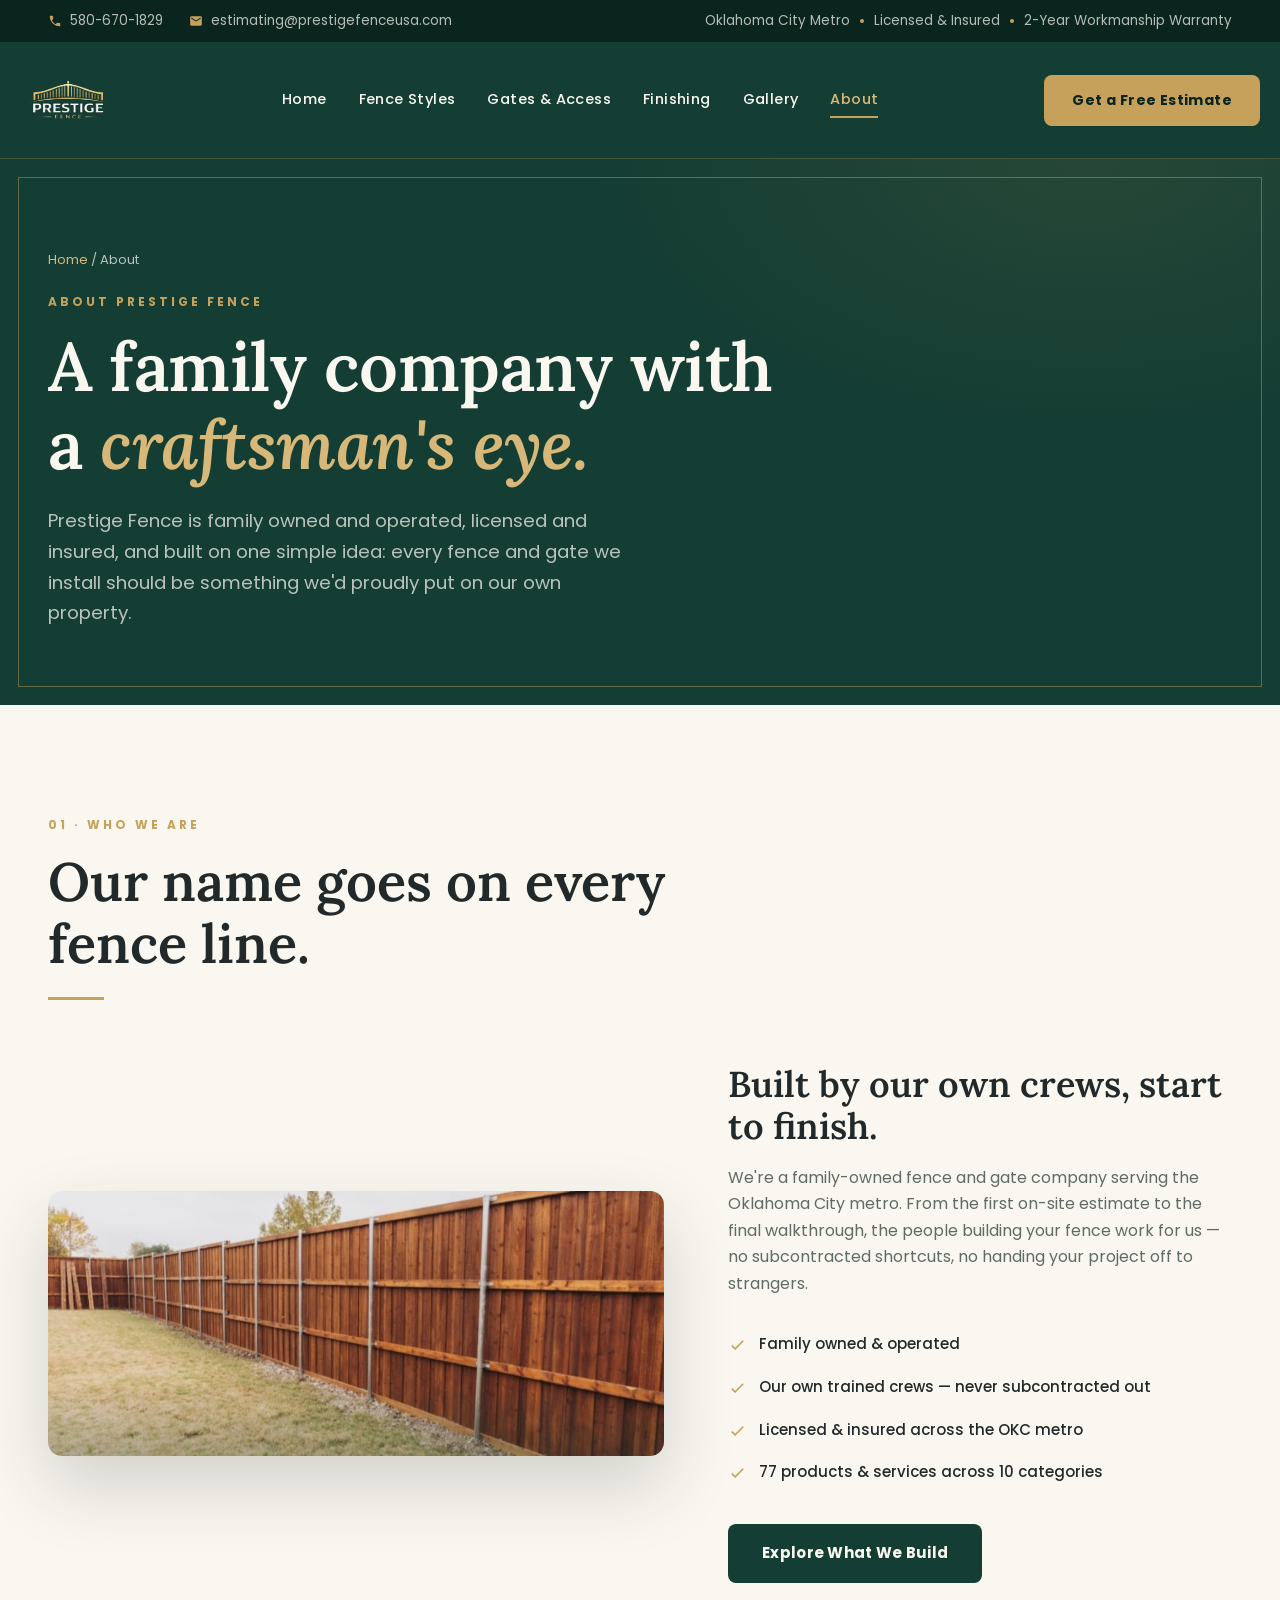
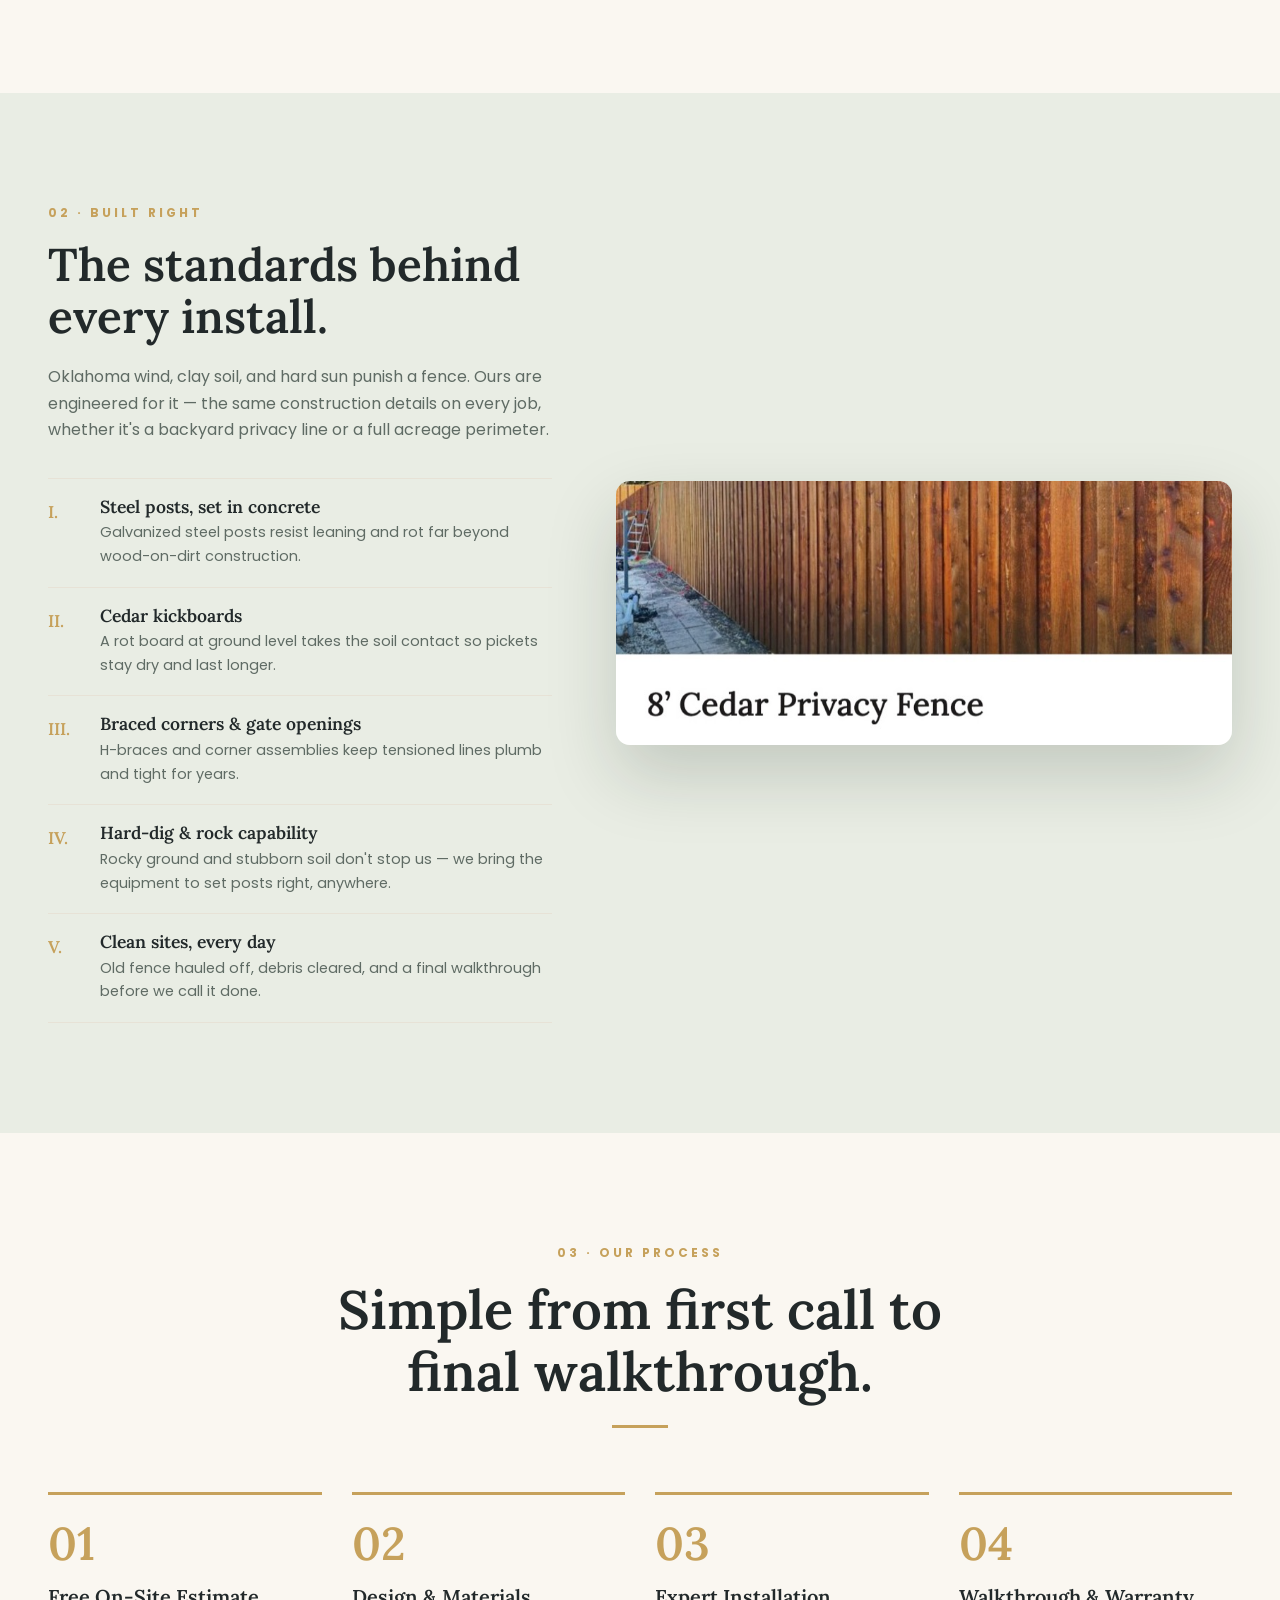
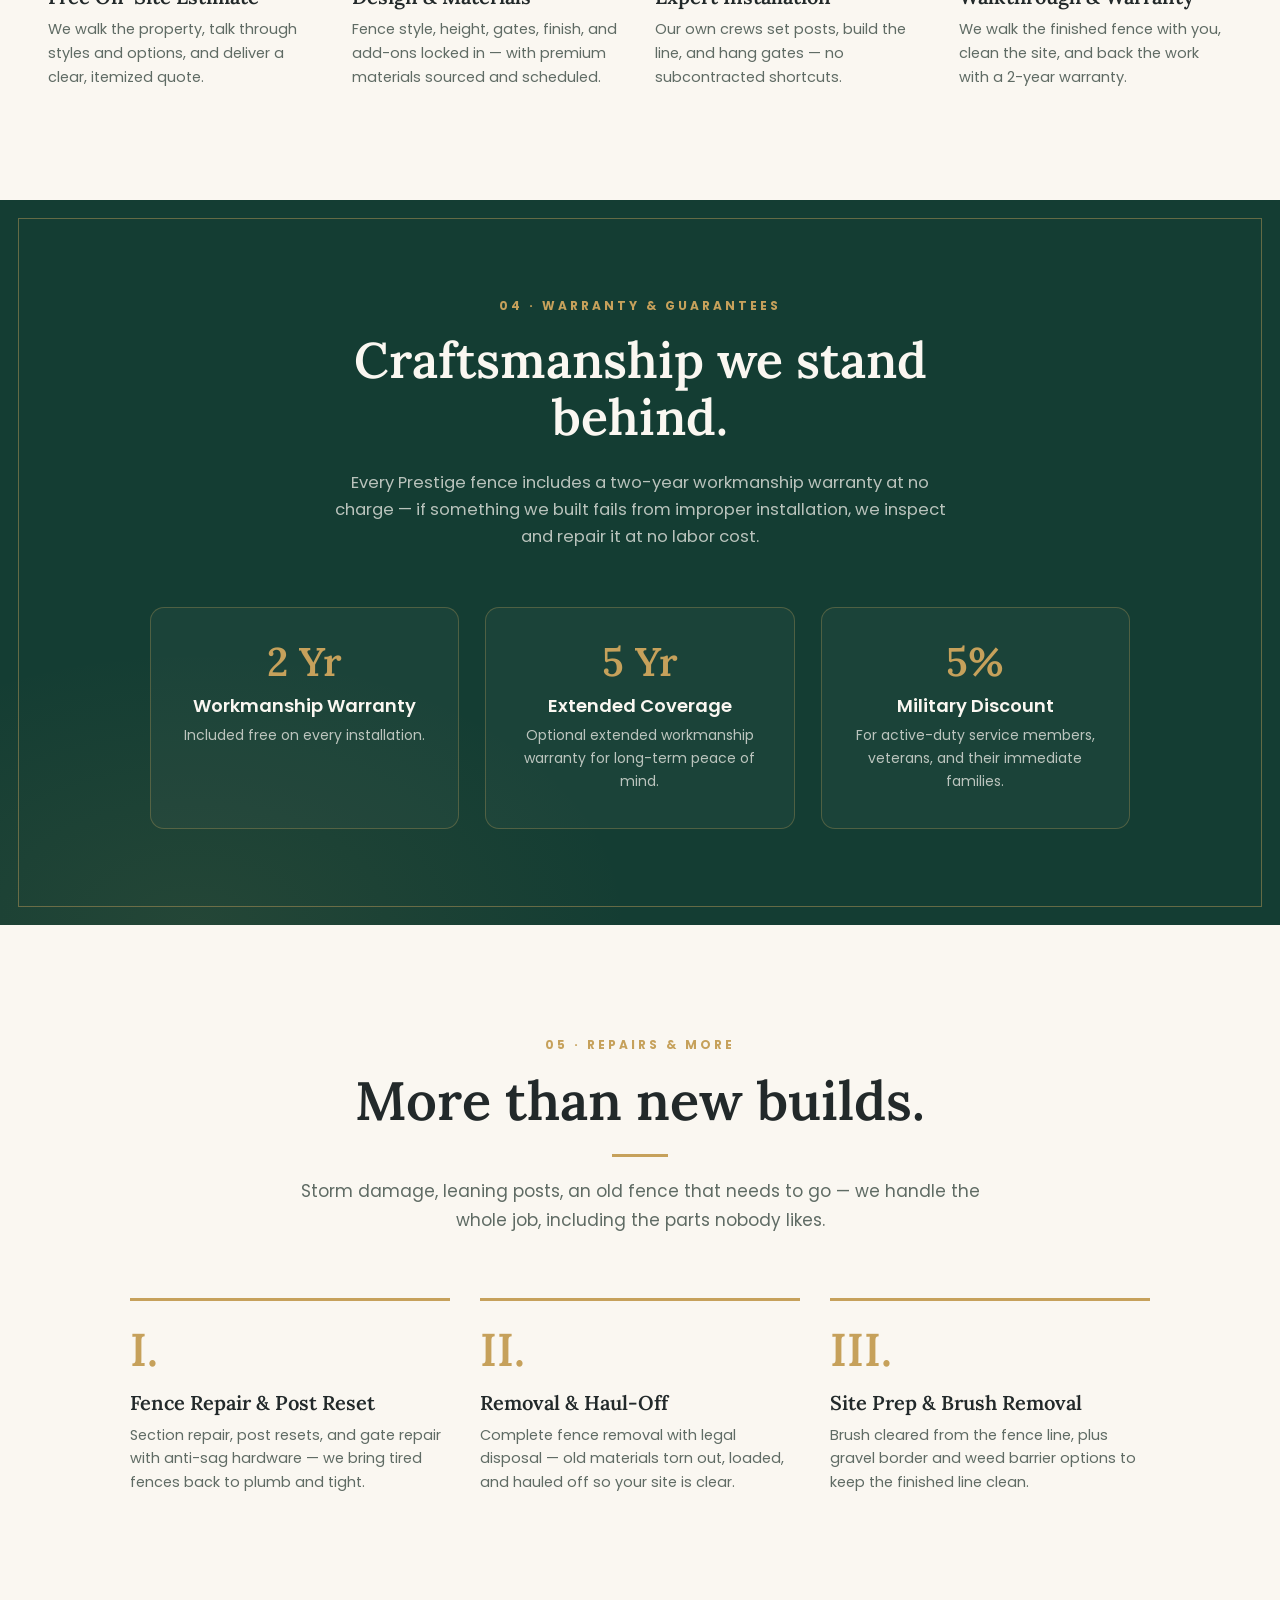
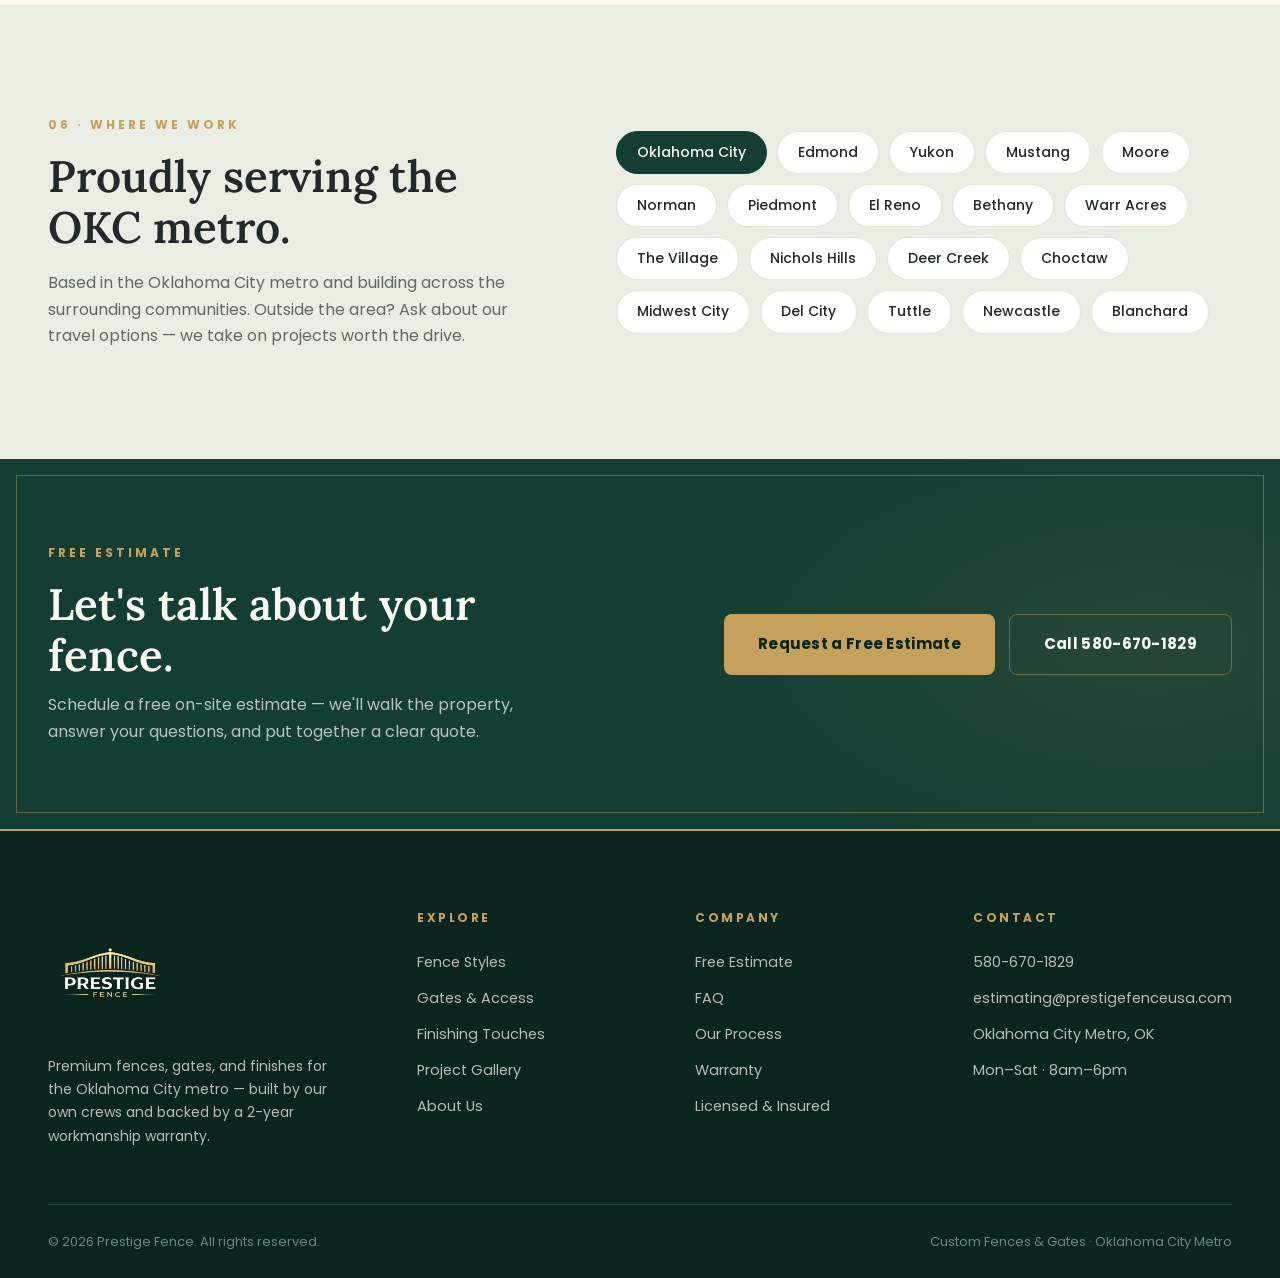
==== about.html @ 3665da00 "Expand to multi-page site with improved hero, design system, and mobile polish - Extract shared desi" ====
<!DOCTYPE html>
<html lang="en">
<head>
<meta charset="UTF-8" />
<meta name="viewport" content="width=device-width, initial-scale=1.0" />
<title>About Us | Prestige Fence — Family-Owned Fence Company in the OKC Metro</title>
<meta name="description" content="Prestige Fence is a family-owned, licensed &amp; insured fence and gate company serving the Oklahoma City metro. Our own crews build every job — 77 products &amp; services across 10 categories, backed by a 2-year workmanship warranty." />
<link rel="icon" type="image/svg+xml" href="images/prestige-fence-logo.svg" />
<link rel="apple-touch-icon" href="images/prestige-fence-logo.svg" />
<link rel="preconnect" href="https://fonts.googleapis.com" />
<link rel="preconnect" href="https://fonts.gstatic.com" crossorigin />
<link href="https://fonts.googleapis.com/css2?family=Lora:ital,wght@0,500;0,600;0,700;1,500;1,600&family=Poppins:wght@400;500;600;700;800&display=swap" rel="stylesheet" />
<link rel="stylesheet" href="css/site.css" />
<style>
  /* Page-specific: 3-up repairs grid that keeps the shared responsive breakpoints */
  .proc-grid.three { grid-template-columns: repeat(3, 1fr); max-width: 1020px; margin: 0 auto; }
  @media (max-width: 1000px) { .proc-grid.three { grid-template-columns: 1fr 1fr; } }
  @media (max-width: 560px) { .proc-grid.three { grid-template-columns: 1fr; } }
</style>
</head>
<body>

<!-- ============ TOP BAR ============ -->
<div class="topbar">
  <div class="wrap">
    <div class="tb-left">
      <a href="tel:+15806701829"><svg viewBox="0 0 24 24"><path d="M6.6 10.8c1.4 2.8 3.8 5.2 6.6 6.6l2.2-2.2c.3-.3.7-.4 1-.2 1.1.4 2.3.6 3.6.6.6 0 1 .4 1 1V20c0 .6-.4 1-1 1C10.6 21 3 13.4 3 4c0-.6.4-1 1-1h3.5c.6 0 1 .4 1 1 0 1.2.2 2.4.6 3.6.1.3 0 .7-.2 1l-2.3 2.2z"/></svg>580-670-1829</a>
      <a href="mailto:estimating@prestigefenceusa.com"><svg viewBox="0 0 24 24"><path d="M20 4H4a2 2 0 00-2 2v12a2 2 0 002 2h16a2 2 0 002-2V6a2 2 0 00-2-2zm0 4l-8 5-8-5V6l8 5 8-5z"/></svg>estimating@prestigefenceusa.com</a>
    </div>
    <div class="tb-right">
      <span>Oklahoma City Metro</span><span class="dot"></span>
      <span>Licensed &amp; Insured</span><span class="dot"></span>
      <span>2-Year Workmanship Warranty</span>
    </div>
  </div>
</div>

<!-- ============ HEADER ============ -->
<header class="site" id="hdr">
  <div class="wrap nav">
    <a href="index.html" class="brand" aria-label="Prestige Fence home">
      <img src="images/prestige-fence-logo.svg" alt="Prestige Fence" />
    </a>
    <nav class="mainnav">
      <a href="index.html">Home</a>
      <a href="fence-styles.html">Fence Styles</a>
      <a href="gates-access.html">Gates &amp; Access</a>
      <a href="finishing.html">Finishing</a>
      <a href="gallery.html">Gallery</a>
      <a href="about.html" class="active">About</a>
    </nav>
    <a href="contact.html" class="nav-cta">Get a Free Estimate</a>
    <button class="burger" id="menu-open" aria-label="Open menu"><span></span><span></span><span></span></button>
  </div>
</header>

<div class="mmenu" id="mobile-menu">
  <button class="close" id="menu-close" aria-label="Close menu">&times;</button>
  <a href="index.html">Home</a>
  <a href="fence-styles.html">Fence Styles</a>
  <a href="gates-access.html">Gates &amp; Access</a>
  <a href="finishing.html">Finishing</a>
  <a href="gallery.html">Gallery</a>
  <a href="about.html" class="active">About</a>
  <a href="contact.html" class="mm-cta">Get a Free Estimate</a>
  <a href="tel:+15806701829" class="mm-tel">580-670-1829</a>
</div>

<!-- ============ PAGE HERO ============ -->
<section class="page-hero">
  <div class="ph-frame"></div>
  <div class="wrap">
    <span class="crumb"><a href="index.html">Home</a> / About</span>
    <span class="eyebrow">About Prestige Fence</span>
    <h1>A family company with a <em>craftsman's eye.</em></h1>
    <p>Prestige Fence is family owned and operated, licensed and insured, and built on one simple idea: every fence and gate we install should be something we'd proudly put on our own property.</p>
  </div>
</section>

<!-- ============ WHO WE ARE ============ -->
<section class="sec">
  <div class="wrap">
    <div class="sec-head rv">
      <span class="eyebrow">01 &middot; Who We Are</span>
      <h2>Our name goes on every fence line.</h2>
      <hr class="rule" />
    </div>
    <div class="feature rv">
      <div class="f-photo"><img src="images/catalog/hero-fenceline.jpg" alt="Long stained cedar privacy fence line built by Prestige Fence" /></div>
      <div class="f-copy">
        <h3>Built by our own crews, start to finish.</h3>
        <p>We're a family-owned fence and gate company serving the Oklahoma City metro. From the first on-site estimate to the final walkthrough, the people building your fence work for us — no subcontracted shortcuts, no handing your project off to strangers.</p>
        <ul class="f-list">
          <li><svg viewBox="0 0 24 24"><path d="M9 16.2l-3.5-3.5L4 14.2 9 19l11-11-1.5-1.5z"/></svg>Family owned &amp; operated</li>
          <li><svg viewBox="0 0 24 24"><path d="M9 16.2l-3.5-3.5L4 14.2 9 19l11-11-1.5-1.5z"/></svg>Our own trained crews — never subcontracted out</li>
          <li><svg viewBox="0 0 24 24"><path d="M9 16.2l-3.5-3.5L4 14.2 9 19l11-11-1.5-1.5z"/></svg>Licensed &amp; insured across the OKC metro</li>
          <li><svg viewBox="0 0 24 24"><path d="M9 16.2l-3.5-3.5L4 14.2 9 19l11-11-1.5-1.5z"/></svg>77 products &amp; services across 10 categories</li>
        </ul>
        <div style="margin-top: 30px;">
          <a href="fence-styles.html" class="btn btn-pine">Explore What We Build</a>
        </div>
      </div>
    </div>
  </div>
</section>

<!-- ============ BUILT RIGHT ============ -->
<section class="sec sec-sage">
  <div class="wrap feature flip">
    <div class="f-photo rv"><img src="images/catalog/cedar-8ft.jpg" alt="8 foot cedar privacy fence along a walkway" loading="lazy" /></div>
    <div class="rv">
      <span class="eyebrow">02 &middot; Built Right</span>
      <h2 style="font-size: clamp(30px, 4vw, 46px);">The standards behind every install.</h2>
      <p style="color: var(--muted); margin-top: 20px;">Oklahoma wind, clay soil, and hard sun punish a fence. Ours are engineered for it — the same construction details on every job, whether it's a backyard privacy line or a full acreage perimeter.</p>
      <ul class="craft-list">
        <li><span class="num">I.</span><div><h3>Steel posts, set in concrete</h3><p>Galvanized steel posts resist leaning and rot far beyond wood-on-dirt construction.</p></div></li>
        <li><span class="num">II.</span><div><h3>Cedar kickboards</h3><p>A rot board at ground level takes the soil contact so pickets stay dry and last longer.</p></div></li>
        <li><span class="num">III.</span><div><h3>Braced corners &amp; gate openings</h3><p>H-braces and corner assemblies keep tensioned lines plumb and tight for years.</p></div></li>
        <li><span class="num">IV.</span><div><h3>Hard-dig &amp; rock capability</h3><p>Rocky ground and stubborn soil don't stop us — we bring the equipment to set posts right, anywhere.</p></div></li>
        <li><span class="num">V.</span><div><h3>Clean sites, every day</h3><p>Old fence hauled off, debris cleared, and a final walkthrough before we call it done.</p></div></li>
      </ul>
    </div>
  </div>
</section>

<!-- ============ PROCESS ============ -->
<section class="sec" id="process">
  <div class="wrap">
    <div class="sec-head center rv">
      <span class="eyebrow">03 &middot; Our Process</span>
      <h2>Simple from first call to final walkthrough.</h2>
      <hr class="rule center" />
    </div>
    <div class="proc-grid">
      <div class="pcard rv">
        <div class="pn">01</div>
        <h3>Free On-Site Estimate</h3>
        <p>We walk the property, talk through styles and options, and deliver a clear, itemized quote.</p>
      </div>
      <div class="pcard rv">
        <div class="pn">02</div>
        <h3>Design &amp; Materials</h3>
        <p>Fence style, height, gates, finish, and add-ons locked in — with premium materials sourced and scheduled.</p>
      </div>
      <div class="pcard rv">
        <div class="pn">03</div>
        <h3>Expert Installation</h3>
        <p>Our own crews set posts, build the line, and hang gates — no subcontracted shortcuts.</p>
      </div>
      <div class="pcard rv">
        <div class="pn">04</div>
        <h3>Walkthrough &amp; Warranty</h3>
        <p>We walk the finished fence with you, clean the site, and back the work with a 2-year warranty.</p>
      </div>
    </div>
  </div>
</section>

<!-- ============ WARRANTY ============ -->
<section class="warranty" id="warranty">
  <div class="wr-frame"></div>
  <div class="wrap rv">
    <span class="eyebrow">04 &middot; Warranty &amp; Guarantees</span>
    <h2>Craftsmanship we stand behind.</h2>
    <p class="sub">Every Prestige fence includes a two-year workmanship warranty at no charge — if something we built fails from improper installation, we inspect and repair it at no labor cost.</p>
    <div class="wr-grid">
      <div class="wr-item">
        <div class="big">2 Yr</div>
        <h3>Workmanship Warranty</h3>
        <p>Included free on every installation.</p>
      </div>
      <div class="wr-item">
        <div class="big">5 Yr</div>
        <h3>Extended Coverage</h3>
        <p>Optional extended workmanship warranty for long-term peace of mind.</p>
      </div>
      <div class="wr-item">
        <div class="big">5%</div>
        <h3>Military Discount</h3>
        <p>For active-duty service members, veterans, and their immediate families.</p>
      </div>
    </div>
  </div>
</section>

<!-- ============ REPAIRS & MORE ============ -->
<section class="sec">
  <div class="wrap">
    <div class="sec-head center rv">
      <span class="eyebrow">05 &middot; Repairs &amp; More</span>
      <h2>More than new builds.</h2>
      <hr class="rule center" />
      <p>Storm damage, leaning posts, an old fence that needs to go — we handle the whole job, including the parts nobody likes.</p>
    </div>
    <div class="proc-grid three">
      <div class="pcard rv">
        <div class="pn">I.</div>
        <h3>Fence Repair &amp; Post Reset</h3>
        <p>Section repair, post resets, and gate repair with anti-sag hardware — we bring tired fences back to plumb and tight.</p>
      </div>
      <div class="pcard rv">
        <div class="pn">II.</div>
        <h3>Removal &amp; Haul-Off</h3>
        <p>Complete fence removal with legal disposal — old materials torn out, loaded, and hauled off so your site is clear.</p>
      </div>
      <div class="pcard rv">
        <div class="pn">III.</div>
        <h3>Site Prep &amp; Brush Removal</h3>
        <p>Brush cleared from the fence line, plus gravel border and weed barrier options to keep the finished line clean.</p>
      </div>
    </div>
  </div>
</section>

<!-- ============ WHERE WE WORK ============ -->
<section class="sec sec-sage">
  <div class="wrap area-grid">
    <div class="rv">
      <span class="eyebrow">06 &middot; Where We Work</span>
      <h2>Proudly serving the OKC metro.</h2>
      <p>Based in the Oklahoma City metro and building across the surrounding communities. Outside the area? Ask about our travel options — we take on projects worth the drive.</p>
    </div>
    <div class="area-cities rv">
      <span class="hq">Oklahoma City</span>
      <span>Edmond</span><span>Yukon</span><span>Mustang</span><span>Moore</span>
      <span>Norman</span><span>Piedmont</span><span>El Reno</span><span>Bethany</span>
      <span>Warr Acres</span><span>The Village</span><span>Nichols Hills</span><span>Deer Creek</span>
      <span>Choctaw</span><span>Midwest City</span><span>Del City</span><span>Tuttle</span>
      <span>Newcastle</span><span>Blanchard</span>
    </div>
  </div>
</section>

<!-- ============ CTA BAND ============ -->
<section class="cta-band">
  <div class="cb-frame"></div>
  <div class="wrap">
    <div class="rv">
      <span class="eyebrow">Free Estimate</span>
      <h2>Let's talk about your fence.</h2>
      <p>Schedule a free on-site estimate — we'll walk the property, answer your questions, and put together a clear quote.</p>
    </div>
    <div class="cb-actions rv">
      <a href="contact.html" class="btn btn-gold">Request a Free Estimate</a>
      <a href="tel:+15806701829" class="btn btn-ghost">Call 580-670-1829</a>
    </div>
  </div>
</section>

<!-- ============ FOOTER ============ -->
<footer class="site-footer">
  <div class="wrap">
    <div class="fgrid">
      <div class="fbrand">
        <img src="images/prestige-fence-logo.svg" alt="Prestige Fence" />
        <p>Premium fences, gates, and finishes for the Oklahoma City metro — built by our own crews and backed by a 2-year workmanship warranty.</p>
      </div>
      <div class="fcol">
        <h3>Explore</h3>
        <a href="fence-styles.html">Fence Styles</a>
        <a href="gates-access.html">Gates &amp; Access</a>
        <a href="finishing.html">Finishing Touches</a>
        <a href="gallery.html">Project Gallery</a>
        <a href="about.html">About Us</a>
      </div>
      <div class="fcol">
        <h3>Company</h3>
        <a href="contact.html">Free Estimate</a>
        <a href="contact.html#faq">FAQ</a>
        <a href="about.html#process">Our Process</a>
        <a href="about.html#warranty">Warranty</a>
        <span>Licensed &amp; Insured</span>
      </div>
      <div class="fcol">
        <h3>Contact</h3>
        <a href="tel:+15806701829">580-670-1829</a>
        <a href="mailto:estimating@prestigefenceusa.com">estimating@prestigefenceusa.com</a>
        <span>Oklahoma City Metro, OK</span>
        <span>Mon–Sat &middot; 8am–6pm</span>
      </div>
    </div>
    <div class="fbottom">
      <span>&copy; <span id="year"></span> Prestige Fence. All rights reserved.</span>
      <span>Custom Fences &amp; Gates &middot; Oklahoma City Metro</span>
    </div>
  </div>
</footer>

<script src="js/site.js"></script>
</body>
</html>
---- css/site.css ----
/* ============================================================
   Prestige Fence — shared design system
   Deep pine green + antique gold, Lora serif + Poppins sans
   ============================================================ */
:root {
  --pine: #143D33;
  --pine-2: #0F312A;
  --pine-3: #0A241E;
  --gold: #C6A15B;
  --gold-2: #D8B878;
  --gold-soft: rgba(198,161,91,0.12);
  --gold-line: rgba(198,161,91,0.45);
  --cream: #FAF7F1;
  --card: #FFFFFF;
  --sage: #E9EDE4;
  --ink: #22292A;
  --muted: #5F6B64;
  --cream-muted: rgba(250,247,241,0.72);
  --price: #17694A;
  --line: #E7E2D6;
  --serif: "Lora", Georgia, serif;
  --sans: "Poppins", -apple-system, sans-serif;
  --maxw: 1240px;
}
* { margin: 0; padding: 0; box-sizing: border-box; }
html { scroll-behavior: smooth; }
body {
  font-family: var(--sans);
  background: var(--cream);
  color: var(--ink);
  font-size: 16px;
  line-height: 1.65;
  -webkit-font-smoothing: antialiased;
}
::selection { background: var(--gold); color: var(--pine-3); }
img { max-width: 100%; display: block; }
.wrap { max-width: var(--maxw); margin: 0 auto; padding: 0 28px; }
h1, h2, h3, h4 { font-family: var(--serif); font-weight: 600; line-height: 1.15; }
a:focus-visible, button:focus-visible {
  outline: 2px solid var(--gold); outline-offset: 3px; border-radius: 4px;
}

/* ============ Reveal animation ============ */
.rv { opacity: 0; transform: translateY(26px); transition: opacity 0.7s ease, transform 0.7s ease; }
.rv.in { opacity: 1; transform: none; }
body:not(.js) .rv { opacity: 1; transform: none; }
@media (prefers-reduced-motion: reduce) { .rv { opacity: 1; transform: none; transition: none; } }

/* ============ Shared section pieces ============ */
.eyebrow {
  font-family: var(--sans); color: var(--gold); font-weight: 700;
  font-size: 12px; letter-spacing: 3px; text-transform: uppercase;
  display: block; margin-bottom: 16px;
}
.rule { width: 56px; height: 3px; background: var(--gold); border: none; margin: 26px 0 0; }
.rule.center { margin-left: auto; margin-right: auto; }
.sec { padding: clamp(64px, 9vw, 110px) 0; }
.sec-head { max-width: 720px; margin-bottom: clamp(40px, 6vw, 64px); }
.sec-head.center { margin-left: auto; margin-right: auto; text-align: center; }
.sec-head h2 { font-size: clamp(32px, 4.6vw, 54px); }
.sec-head p { color: var(--muted); margin-top: 20px; font-size: 17px; }
.sec-head .rule { margin-top: 22px; }
.sec-head.center .rule { margin-left: auto; margin-right: auto; }
.sec-sage { background: var(--sage); }

/* ============ Top bar ============ */
.topbar { background: var(--pine-3); padding: 10px 0; font-size: 13.5px; }
.topbar .wrap { display: flex; justify-content: space-between; align-items: center; gap: 18px; }
.topbar a {
  color: var(--cream-muted); text-decoration: none;
  display: inline-flex; align-items: center; gap: 8px; white-space: nowrap;
}
.topbar a:hover { color: var(--gold-2); }
.topbar svg { width: 14px; height: 14px; fill: var(--gold); flex-shrink: 0; }
.tb-left { display: flex; gap: 26px; align-items: center; min-width: 0; }
.tb-right { color: var(--cream-muted); display: flex; gap: 10px; align-items: center; white-space: nowrap; }
.tb-right .dot { width: 4px; height: 4px; border-radius: 50%; background: var(--gold); }
@media (max-width: 1080px) { .tb-right { display: none; } .tb-left { justify-content: space-between; width: 100%; } }
@media (max-width: 480px) {
  .topbar { font-size: 12.5px; }
  .tb-left { flex-wrap: wrap; gap: 4px 16px; justify-content: center; }
}

/* ============ Header ============ */
header.site {
  position: sticky; top: 0; z-index: 300;
  background: var(--pine);
  border-bottom: 1px solid rgba(198,161,91,0.25);
  transition: box-shadow 0.25s;
}
header.site.scrolled { box-shadow: 0 12px 40px rgba(10,36,30,0.35); }
.nav { display: flex; align-items: center; justify-content: space-between; min-height: 100px; gap: 28px; padding: 10px 0; }
.brand { display: flex; align-items: center; text-decoration: none; flex-shrink: 0; }
.brand img { height: 96px; width: auto; }
.mainnav { display: flex; align-items: center; gap: 32px; }
.mainnav a {
  color: var(--cream); text-decoration: none; font-weight: 500; font-size: 14.5px;
  letter-spacing: 0.4px; transition: color 0.15s; white-space: nowrap;
  padding: 6px 0; position: relative;
}
.mainnav a::after {
  content: ""; position: absolute; left: 0; right: 100%; bottom: 0;
  height: 2px; background: var(--gold); transition: right 0.25s ease;
}
.mainnav a:hover { color: var(--gold-2); }
.mainnav a:hover::after, .mainnav a.active::after { right: 0; }
.mainnav a.active { color: var(--gold-2); }
.nav-cta {
  background: var(--gold); color: var(--pine-3); text-decoration: none;
  padding: 14px 28px; border-radius: 8px; font-weight: 700; font-size: 14px;
  letter-spacing: 0.4px; white-space: nowrap;
  transition: background 0.15s, transform 0.12s, box-shadow 0.2s;
}
.nav-cta:hover { background: var(--gold-2); transform: translateY(-1px); box-shadow: 0 12px 30px rgba(198,161,91,0.35); }
.burger { display: none; background: none; border: none; cursor: pointer; padding: 10px; }
.burger span { display: block; width: 26px; height: 3px; background: var(--gold); margin: 5px 0; border-radius: 2px; }
@media (max-width: 1120px) {
  .mainnav, .nav-cta { display: none; }
  .burger { display: block; }
  .brand img { height: 78px; }
  .nav { min-height: 84px; }
}

/* Mobile menu */
.mmenu {
  position: fixed; inset: 0; z-index: 400; background: var(--pine-3);
  display: flex; flex-direction: column; align-items: center; justify-content: center; gap: 4px;
  opacity: 0; pointer-events: none; transition: opacity 0.25s;
  overflow-y: auto; padding: 60px 20px;
}
.mmenu.open { opacity: 1; pointer-events: auto; }
.mmenu a {
  color: var(--cream); text-decoration: none; font-family: var(--serif);
  font-size: clamp(24px, 6vw, 30px); padding: 10px; transition: color 0.15s;
}
.mmenu a:hover, .mmenu a.active { color: var(--gold-2); }
.mmenu .mm-cta {
  font-family: var(--sans); font-size: 16px; font-weight: 700; color: var(--pine-3);
  background: var(--gold); border-radius: 8px; padding: 16px 38px; margin-top: 22px;
}
.mmenu .mm-tel {
  font-family: var(--sans); font-size: 15px; color: var(--cream-muted); margin-top: 18px;
}
.mmenu .close {
  position: absolute; top: 22px; right: 22px; background: none; border: none;
  color: var(--gold); font-size: 40px; cursor: pointer; line-height: 1; padding: 6px 12px;
}

/* ============ Buttons ============ */
.btn {
  display: inline-flex; align-items: center; justify-content: center; gap: 10px; text-decoration: none;
  font-family: var(--sans); font-weight: 700; font-size: 15px; letter-spacing: 0.3px;
  padding: 17px 34px; border-radius: 8px; cursor: pointer; border: none;
  transition: transform 0.12s, box-shadow 0.2s, background 0.15s, border-color 0.15s, color 0.15s;
}
.btn-gold { background: var(--gold); color: var(--pine-3); }
.btn-gold:hover { background: var(--gold-2); transform: translateY(-2px); box-shadow: 0 16px 40px rgba(198,161,91,0.35); }
.btn-ghost { background: transparent; color: var(--cream); border: 1px solid var(--gold-line); }
.btn-ghost:hover { border-color: var(--gold); color: var(--gold-2); }
.btn-pine { background: var(--pine); color: var(--cream); }
.btn-pine:hover { background: var(--pine-2); transform: translateY(-1px); box-shadow: 0 14px 34px rgba(15,49,42,0.35); }

/* ============ Home hero ============ */
.hero { background: var(--pine); position: relative; overflow: hidden; }
.hero::before {
  content: ""; position: absolute; inset: 0;
  background:
    radial-gradient(1000px 620px at 85% 0%, rgba(198,161,91,0.10), transparent 55%),
    radial-gradient(800px 520px at 0% 100%, rgba(10,36,30,0.65), transparent 60%);
}
.hero-frame { position: absolute; inset: 22px; border: 1px solid var(--gold-line); pointer-events: none; }
.hero .wrap { position: relative; z-index: 1; padding-top: clamp(64px, 8vw, 110px); padding-bottom: clamp(56px, 7vw, 90px); }
.hero-grid { display: grid; grid-template-columns: 1.05fr 0.95fr; gap: clamp(40px, 5vw, 80px); align-items: center; }
.hero-copy { min-width: 0; }
.hero h1 {
  color: var(--cream); font-size: clamp(42px, 5.8vw, 78px); font-weight: 600;
  letter-spacing: -0.5px; max-width: 14ch;
}
.hero h1 em { font-style: italic; color: var(--gold-2); }
.hero-sub {
  color: var(--cream-muted); font-size: clamp(16px, 1.9vw, 19px);
  max-width: 540px; margin-top: 28px;
}
.hero-ctas { display: flex; gap: 16px; margin-top: 40px; flex-wrap: wrap; }
.hero-photos { position: relative; padding-bottom: 56px; }
.hp-main {
  border-radius: 12px; overflow: hidden; position: relative;
  box-shadow: 0 30px 70px rgba(5,20,16,0.5);
  outline: 1px solid var(--gold-line); outline-offset: 10px;
}
.hp-main img { width: 100%; aspect-ratio: 2.1 / 1; object-fit: cover; }
.hp-overlap {
  position: absolute; left: -34px; bottom: 8px; width: 56%;
  border-radius: 10px; overflow: hidden;
  box-shadow: 0 24px 60px rgba(5,20,16,0.55);
  border: 1px solid var(--gold-line);
}
.hp-overlap img { width: 100%; aspect-ratio: 1.9 / 1; object-fit: cover; }
.hp-badge {
  position: absolute; right: 10px; bottom: 20px;
  background: var(--pine-3); border: 1px solid var(--gold-line); border-radius: 10px;
  padding: 14px 20px; display: flex; align-items: center; gap: 14px;
  box-shadow: 0 18px 44px rgba(5,20,16,0.5);
}
.hp-badge .b-num { font-family: var(--serif); color: var(--gold); font-size: 30px; font-weight: 600; line-height: 1; }
.hp-badge .b-label { color: var(--cream-muted); font-size: 11.5px; letter-spacing: 1.6px; text-transform: uppercase; font-weight: 600; max-width: 130px; line-height: 1.5; }
.hero-stats {
  display: flex; gap: clamp(28px, 5vw, 64px); margin-top: clamp(44px, 6vw, 72px);
  padding-top: clamp(28px, 4vw, 40px);
  border-top: 1px solid rgba(198,161,91,0.28); flex-wrap: wrap;
}
.hstat .n { font-family: var(--serif); color: var(--gold); font-size: clamp(30px, 4vw, 44px); font-weight: 600; line-height: 1; }
.hstat .l { color: var(--cream-muted); font-size: 12px; letter-spacing: 2.5px; text-transform: uppercase; font-weight: 600; margin-top: 10px; }
@media (max-width: 980px) {
  .hero-grid { grid-template-columns: 1fr; }
  .hero-photos { padding-bottom: 40px; max-width: 560px; }
  .hp-overlap { left: -12px; }
}
@media (max-width: 700px) {
  .hero-frame { inset: 10px; }
  .hp-main { outline-offset: 6px; }
  .hp-badge { right: 4px; bottom: 12px; padding: 11px 16px; }
  .hp-badge .b-num { font-size: 24px; }
  .hero-ctas .btn { width: 100%; }
}

/* ============ Page hero (subpages) ============ */
.page-hero { background: var(--pine); position: relative; overflow: hidden; }
.page-hero::before {
  content: ""; position: absolute; inset: 0;
  background: radial-gradient(900px 500px at 85% 0%, rgba(198,161,91,0.10), transparent 55%);
}
.ph-frame { position: absolute; inset: 18px; border: 1px solid var(--gold-line); pointer-events: none; }
.page-hero .wrap { position: relative; z-index: 1; padding-top: clamp(56px, 7vw, 96px); padding-bottom: clamp(48px, 6vw, 84px); }
.page-hero h1 { color: var(--cream); font-size: clamp(38px, 5.4vw, 68px); letter-spacing: -0.5px; max-width: 18ch; }
.page-hero h1 em { font-style: italic; color: var(--gold-2); }
.page-hero p { color: var(--cream-muted); font-size: clamp(16px, 1.9vw, 18.5px); max-width: 600px; margin-top: 22px; }
.page-hero .crumb {
  color: var(--cream-muted); font-size: 13px; margin-bottom: 22px; display: block;
}
.page-hero .crumb a { color: var(--gold-2); text-decoration: none; }
.page-hero .crumb a:hover { text-decoration: underline; }

/* ============ Photo band ============ */
.band { position: relative; height: min(520px, 58vw); overflow: hidden; }
.band img { width: 100%; height: 100%; object-fit: cover; }
.band::after {
  content: ""; position: absolute; inset: 0;
  background: linear-gradient(to top, rgba(10,36,30,0.55), transparent 55%);
}
.band-cap {
  position: absolute; z-index: 2; left: 50%; transform: translateX(-50%);
  bottom: 30px; width: calc(100% - 56px); max-width: var(--maxw);
}
.band-cap span {
  color: var(--cream); font-family: var(--serif); font-style: italic;
  font-size: clamp(15px, 2.2vw, 21px); border-left: 3px solid var(--gold); padding-left: 18px; display: inline-block;
}

/* ============ Cred strip ============ */
.creds { background: var(--cream); border-bottom: 1px solid var(--line); }
.creds .wrap {
  display: flex; justify-content: center; gap: clamp(18px, 4.5vw, 72px);
  padding-top: 30px; padding-bottom: 30px; flex-wrap: wrap;
}
.cred { display: flex; align-items: center; gap: 12px; font-weight: 600; font-size: 14px; color: var(--ink); }
.cred svg { width: 20px; height: 20px; fill: var(--gold); flex-shrink: 0; }

/* ============ Cards ============ */
.styles-grid { display: grid; grid-template-columns: repeat(3, 1fr); gap: 30px; }
.scard {
  background: var(--card); border: 1px solid var(--line); border-radius: 14px;
  overflow: hidden; box-shadow: 0 10px 30px rgba(20,40,30,0.06);
  transition: transform 0.2s, box-shadow 0.2s;
  display: flex; flex-direction: column;
}
.scard:hover { transform: translateY(-5px); box-shadow: 0 24px 50px rgba(20,40,30,0.12); }
.scard .ph { aspect-ratio: 2.3 / 1; overflow: hidden; }
.scard .ph img { width: 100%; height: 100%; object-fit: cover; transition: transform 0.4s; }
.scard:hover .ph img { transform: scale(1.04); }
.scard .body { padding: 26px 26px 30px; flex: 1; display: flex; flex-direction: column; }
.scard .tag {
  color: var(--gold); font-size: 11px; font-weight: 700; letter-spacing: 2.2px;
  text-transform: uppercase; margin-bottom: 10px;
}
.scard h3 { font-size: 21.5px; margin-bottom: 10px; }
.scard p { color: var(--muted); font-size: 14.5px; flex: 1; }
.scard .more {
  margin-top: 18px; color: var(--pine); font-weight: 700; font-size: 13.5px;
  text-decoration: none; letter-spacing: 0.4px; display: inline-flex; align-items: center; gap: 7px;
}
.scard .more:hover { color: var(--gold); }
@media (max-width: 1000px) { .styles-grid { grid-template-columns: 1fr 1fr; gap: 22px; } }
@media (max-width: 620px) { .styles-grid { grid-template-columns: 1fr; } }

/* ============ Dark section + cards ============ */
.sec-dark { background: var(--pine); position: relative; overflow: hidden; }
.sec-dark::before {
  content: ""; position: absolute; inset: 0;
  background: radial-gradient(900px 500px at 90% 10%, rgba(198,161,91,0.08), transparent 60%);
}
.sec-dark .wrap { position: relative; z-index: 1; }
.sec-dark .sec-head h2 { color: var(--cream); }
.sec-dark .sec-head p { color: var(--cream-muted); }
.fin-grid { display: grid; grid-template-columns: repeat(4, 1fr); gap: 26px; }
.fcard {
  background: rgba(255,255,255,0.03); border: 1px solid rgba(198,161,91,0.3);
  border-radius: 14px; overflow: hidden; transition: border-color 0.2s, transform 0.2s, background 0.2s;
  display: flex; flex-direction: column;
}
.fcard:hover { border-color: var(--gold); transform: translateY(-4px); background: rgba(255,255,255,0.05); }
.fcard .ph { aspect-ratio: 2.3 / 1; overflow: hidden; }
.fcard .ph img { width: 100%; height: 100%; object-fit: cover; }
.fcard .body { padding: 22px 24px 26px; flex: 1; }
.fcard h3 { color: var(--cream); font-size: 19px; margin-bottom: 8px; }
.fcard p { color: var(--cream-muted); font-size: 14px; }
@media (max-width: 1000px) { .fin-grid { grid-template-columns: 1fr 1fr; gap: 20px; } }
@media (max-width: 560px) { .fin-grid { grid-template-columns: 1fr; } }

/* ============ Feature split (photo + copy) ============ */
.feature {
  display: grid; grid-template-columns: 1.1fr 0.9fr; gap: clamp(36px, 5vw, 64px);
  align-items: center;
}
.feature.flip { grid-template-columns: 0.9fr 1.1fr; }
.feature.flip .f-photo { order: 2; }
.f-photo { border-radius: 14px; overflow: hidden; box-shadow: 0 30px 70px rgba(20,40,30,0.18); }
.f-photo img { width: 100%; height: 100%; object-fit: cover; }
.f-copy h3 { font-size: clamp(24px, 3vw, 36px); margin-bottom: 18px; }
.f-copy > p { color: var(--muted); margin-bottom: 16px; }
.f-list { list-style: none; margin-top: 26px; }
.f-list li { display: flex; gap: 12px; align-items: flex-start; padding: 9px 0; font-weight: 500; font-size: 15px; }
.f-list svg { width: 19px; height: 19px; fill: var(--gold); flex-shrink: 0; margin-top: 3px; }
@media (max-width: 900px) {
  .feature, .feature.flip { grid-template-columns: 1fr; }
  .feature.flip .f-photo { order: 0; }
}

/* ============ Numbered list (craftsmanship) ============ */
.craft-list { list-style: none; margin-top: 34px; display: grid; }
.craft-list li {
  display: flex; gap: 18px; align-items: flex-start;
  padding: 18px 0; border-top: 1px solid var(--line);
}
.craft-list li:last-child { border-bottom: 1px solid var(--line); }
.craft-list .num {
  font-family: var(--serif); color: var(--gold); font-weight: 600; font-size: 17px;
  min-width: 34px; padding-top: 1px;
}
.craft-list h3, .craft-list h4 { font-size: 17.5px; margin-bottom: 4px; }
.craft-list p { color: var(--muted); font-size: 14.5px; }
.sec-dark .craft-list li { border-color: rgba(198,161,91,0.22); }
.sec-dark .craft-list h3, .sec-dark .craft-list h4 { color: var(--cream); }
.sec-dark .craft-list p { color: var(--cream-muted); }

/* ============ Process ============ */
.proc-grid { display: grid; grid-template-columns: repeat(4, 1fr); gap: 30px; }
.pcard { border-top: 3px solid var(--gold); padding-top: 26px; }
.pcard .pn { font-family: var(--serif); font-size: 46px; color: var(--gold); font-weight: 600; line-height: 1; }
.pcard h3 { font-size: 20px; margin: 18px 0 10px; }
.pcard p { color: var(--muted); font-size: 14.5px; }
@media (max-width: 1000px) { .proc-grid { grid-template-columns: 1fr 1fr; gap: 36px 26px; } }
@media (max-width: 560px) { .proc-grid { grid-template-columns: 1fr; } }

/* ============ Warranty panel ============ */
.warranty { background: var(--pine); position: relative; padding: clamp(64px, 9vw, 96px) 0; overflow: hidden; }
.warranty::before {
  content: ""; position: absolute; inset: 0;
  background: radial-gradient(800px 500px at 15% 100%, rgba(198,161,91,0.09), transparent 55%);
}
.wr-frame { position: absolute; inset: 18px; border: 1px solid var(--gold-line); pointer-events: none; }
.warranty .wrap { position: relative; z-index: 1; text-align: center; }
.warranty h2 { color: var(--cream); font-size: clamp(30px, 4.4vw, 50px); max-width: 20ch; margin: 0 auto; }
.warranty .sub { color: var(--cream-muted); max-width: 620px; margin: 22px auto 0; font-size: 16.5px; }
.wr-grid {
  display: grid; grid-template-columns: repeat(3, 1fr); gap: 26px;
  max-width: 980px; margin: clamp(36px, 6vw, 56px) auto 0;
}
.wr-item {
  border: 1px solid rgba(198,161,91,0.3); border-radius: 14px; padding: 34px 28px;
  background: rgba(255,255,255,0.03);
}
.wr-item .big { font-family: var(--serif); color: var(--gold); font-size: 40px; font-weight: 600; line-height: 1; }
.wr-item h3 { color: var(--cream); font-size: 18px; margin-top: 14px; font-family: var(--sans); font-weight: 600; }
.wr-item p { color: var(--cream-muted); font-size: 14px; margin-top: 8px; }
@media (max-width: 860px) { .wr-grid { grid-template-columns: 1fr; max-width: 460px; } }

/* ============ Testimonials ============ */
.quotes-grid { display: grid; grid-template-columns: repeat(3, 1fr); gap: 30px; }
.qcard {
  background: var(--card); border: 1px solid var(--line); border-radius: 14px;
  padding: 38px 34px; box-shadow: 0 10px 30px rgba(20,40,30,0.06);
  display: flex; flex-direction: column;
}
.qcard .qm { font-family: var(--serif); color: var(--gold); font-size: 64px; line-height: 0.6; margin-bottom: 22px; }
.qcard blockquote { font-family: var(--serif); font-style: italic; font-size: 17.5px; line-height: 1.6; flex: 1; }
.qcard .who { margin-top: 26px; padding-top: 20px; border-top: 1px solid var(--line); }
.qcard .who .n { font-weight: 700; font-size: 14.5px; }
.qcard .who .w { color: var(--muted); font-size: 13px; margin-top: 2px; }
.qcard .stars { color: var(--gold); letter-spacing: 3px; font-size: 13px; margin-bottom: 14px; }
@media (max-width: 940px) { .quotes-grid { grid-template-columns: 1fr; max-width: 560px; margin: 0 auto; } }

/* ============ Service area ============ */
.area-grid { display: grid; grid-template-columns: 0.9fr 1.1fr; gap: clamp(34px, 5vw, 70px); align-items: center; }
.area-grid h2 { font-size: clamp(28px, 3.8vw, 44px); }
.area-grid > div > p { color: var(--muted); margin-top: 18px; }
.area-cities { display: flex; flex-wrap: wrap; gap: 10px; }
.area-cities span {
  background: var(--card); border: 1px solid var(--line); border-radius: 100px;
  padding: 9px 20px; font-size: 14px; font-weight: 500; color: var(--ink);
}
.area-cities span.hq { background: var(--pine); color: var(--cream); border-color: var(--pine); }
@media (max-width: 880px) { .area-grid { grid-template-columns: 1fr; } }

/* ============ Quote section + form ============ */
.quote { background: var(--pine); position: relative; overflow: hidden; padding: clamp(64px, 9vw, 110px) 0; }
.quote::before {
  content: ""; position: absolute; inset: 0;
  background: radial-gradient(900px 600px at 100% 0%, rgba(198,161,91,0.09), transparent 55%);
}
.quote .wrap { position: relative; z-index: 1; display: grid; grid-template-columns: 0.9fr 1.1fr; gap: clamp(40px, 5vw, 70px); align-items: start; }
.q-copy { padding-top: 20px; }
.q-copy h2 { color: var(--cream); font-size: clamp(30px, 4.2vw, 50px); }
.q-copy > p { color: var(--cream-muted); margin-top: 20px; font-size: 16.5px; max-width: 460px; }
.q-contacts { margin-top: 36px; display: grid; gap: 18px; }
.q-contacts a {
  color: var(--cream); text-decoration: none; display: flex; gap: 14px; align-items: center;
  font-weight: 600; font-size: 16px;
}
.q-contacts a:hover { color: var(--gold-2); }
.q-contacts svg { width: 20px; height: 20px; fill: var(--gold); flex-shrink: 0; }
.q-note { margin-top: 32px; color: var(--cream-muted); font-size: 13.5px; border-left: 2px solid var(--gold); padding-left: 16px; }
.qform {
  background: var(--card); border-radius: 16px; padding: clamp(28px, 4vw, 44px) clamp(22px, 3.5vw, 42px);
  box-shadow: 0 40px 90px rgba(5,20,16,0.4);
}
.qform h3 { font-size: 25px; }
.qform .fsub { color: var(--muted); font-size: 14.5px; margin: 8px 0 28px; }
.frow { display: grid; grid-template-columns: 1fr 1fr; gap: 16px; margin-bottom: 16px; }
.field { display: flex; flex-direction: column; gap: 7px; }
.field.full { grid-column: 1 / -1; }
.field label { font-size: 12px; font-weight: 700; letter-spacing: 1px; text-transform: uppercase; color: var(--muted); }
.field input, .field select, .field textarea {
  font-family: var(--sans); font-size: 16px; color: var(--ink);
  background: var(--cream); border: 1px solid var(--line); border-radius: 8px;
  padding: 13px 15px; outline: none; transition: border-color 0.15s, box-shadow 0.15s;
  width: 100%;
}
.field textarea { resize: vertical; min-height: 96px; }
.field input:focus, .field select:focus, .field textarea:focus {
  border-color: var(--gold); box-shadow: 0 0 0 3px rgba(198,161,91,0.18);
}
.field input::placeholder, .field textarea::placeholder { color: #A8ABA0; }
.q-error { display: none; color: #C0392B; font-size: 14px; font-weight: 600; margin-bottom: 14px; }
.q-error.show { display: block; }
.q-submit { width: 100%; margin-top: 8px; font-size: 16px; }
.q-submit:disabled { opacity: 0.6; cursor: wait; transform: none; }
.q-fine { text-align: center; color: var(--muted); font-size: 12.5px; margin-top: 16px; }
.q-success { display: none; text-align: center; padding: 40px 10px; }
.q-success.show { display: block; }
.q-success svg { width: 74px; height: 74px; margin: 0 auto 24px; }
.q-success h3 { font-size: 26px; margin-bottom: 12px; }
.q-success p { color: var(--muted); max-width: 380px; margin: 0 auto; }
@media (max-width: 940px) { .quote .wrap { grid-template-columns: 1fr; } }
@media (max-width: 560px) { .frow { grid-template-columns: 1fr; } }

/* ============ FAQ ============ */
.faq-list { max-width: 820px; margin: 0 auto; }
.faq-item { border-bottom: 1px solid var(--line); }
.faq-item:first-child { border-top: 1px solid var(--line); }
.faq-q {
  width: 100%; background: none; border: none; cursor: pointer; text-align: left;
  display: flex; justify-content: space-between; align-items: center; gap: 20px;
  padding: 24px 4px; font-family: var(--serif); font-size: clamp(17px, 2.2vw, 19px); font-weight: 600; color: var(--ink);
}
.faq-q .chev { font-family: var(--sans); color: var(--gold); font-size: 26px; font-weight: 400; transition: transform 0.25s; flex-shrink: 0; line-height: 1; }
.faq-item.open .chev { transform: rotate(45deg); }
.faq-a { max-height: 0; overflow: hidden; transition: max-height 0.3s ease; }
.faq-a p { color: var(--muted); font-size: 15px; padding: 0 4px 26px; max-width: 700px; }

/* ============ Gallery ============ */
.gallery-grid { display: grid; grid-template-columns: repeat(3, 1fr); gap: 22px; }
.gitem {
  border-radius: 12px; overflow: hidden; position: relative;
  border: 1px solid var(--line); box-shadow: 0 10px 30px rgba(20,40,30,0.07);
}
.gitem img { width: 100%; aspect-ratio: 2.2 / 1; object-fit: cover; transition: transform 0.4s; }
.gitem:hover img { transform: scale(1.05); }
.gitem .cap {
  position: absolute; inset: auto 0 0 0; padding: 30px 18px 14px;
  background: linear-gradient(to top, rgba(10,36,30,0.85), transparent);
  color: var(--cream); font-size: 13px; font-weight: 600; letter-spacing: 0.3px;
}
@media (max-width: 900px) { .gallery-grid { grid-template-columns: 1fr 1fr; gap: 16px; } }
@media (max-width: 560px) { .gallery-grid { grid-template-columns: 1fr; } }

/* ============ CTA band ============ */
.cta-band { background: var(--pine); position: relative; overflow: hidden; padding: clamp(56px, 8vw, 84px) 0; }
.cta-band::before {
  content: ""; position: absolute; inset: 0;
  background: radial-gradient(800px 400px at 90% 50%, rgba(198,161,91,0.10), transparent 60%);
}
.cb-frame { position: absolute; inset: 16px; border: 1px solid var(--gold-line); pointer-events: none; }
.cta-band .wrap {
  position: relative; z-index: 1;
  display: flex; justify-content: space-between; align-items: center; gap: 34px; flex-wrap: wrap;
}
.cta-band h2 { color: var(--cream); font-size: clamp(28px, 3.8vw, 44px); max-width: 18ch; }
.cta-band p { color: var(--cream-muted); margin-top: 12px; max-width: 480px; }
.cb-actions { display: flex; gap: 14px; flex-wrap: wrap; }
@media (max-width: 700px) { .cb-actions, .cb-actions .btn { width: 100%; } }

/* ============ Footer ============ */
footer.site-footer { background: var(--pine-3); border-top: 2px solid var(--gold); padding: clamp(56px, 8vw, 80px) 0 0; }
.fgrid { display: grid; grid-template-columns: 1.4fr 1fr 1fr 1.1fr; gap: 50px; padding-bottom: 56px; }
.fbrand img { height: 124px; width: auto; margin-bottom: 20px; }
.fbrand p { color: var(--cream-muted); font-size: 14px; max-width: 300px; }
.fcol h3 {
  font-family: var(--sans); color: var(--gold); font-size: 12px; font-weight: 700;
  letter-spacing: 2.5px; text-transform: uppercase; margin-bottom: 20px;
}
.fcol a, .fcol span { display: block; color: var(--cream-muted); text-decoration: none; font-size: 14.5px; padding: 6px 0; }
.fcol a:hover { color: var(--gold-2); }
.fbottom {
  border-top: 1px solid rgba(198,161,91,0.2); padding: 26px 0;
  display: flex; justify-content: space-between; gap: 16px; flex-wrap: wrap;
  color: rgba(250,247,241,0.45); font-size: 13px;
}
@media (max-width: 980px) { .fgrid { grid-template-columns: 1fr 1fr; gap: 40px; } }
@media (max-width: 560px) { .fgrid { grid-template-columns: 1fr; gap: 34px; } }
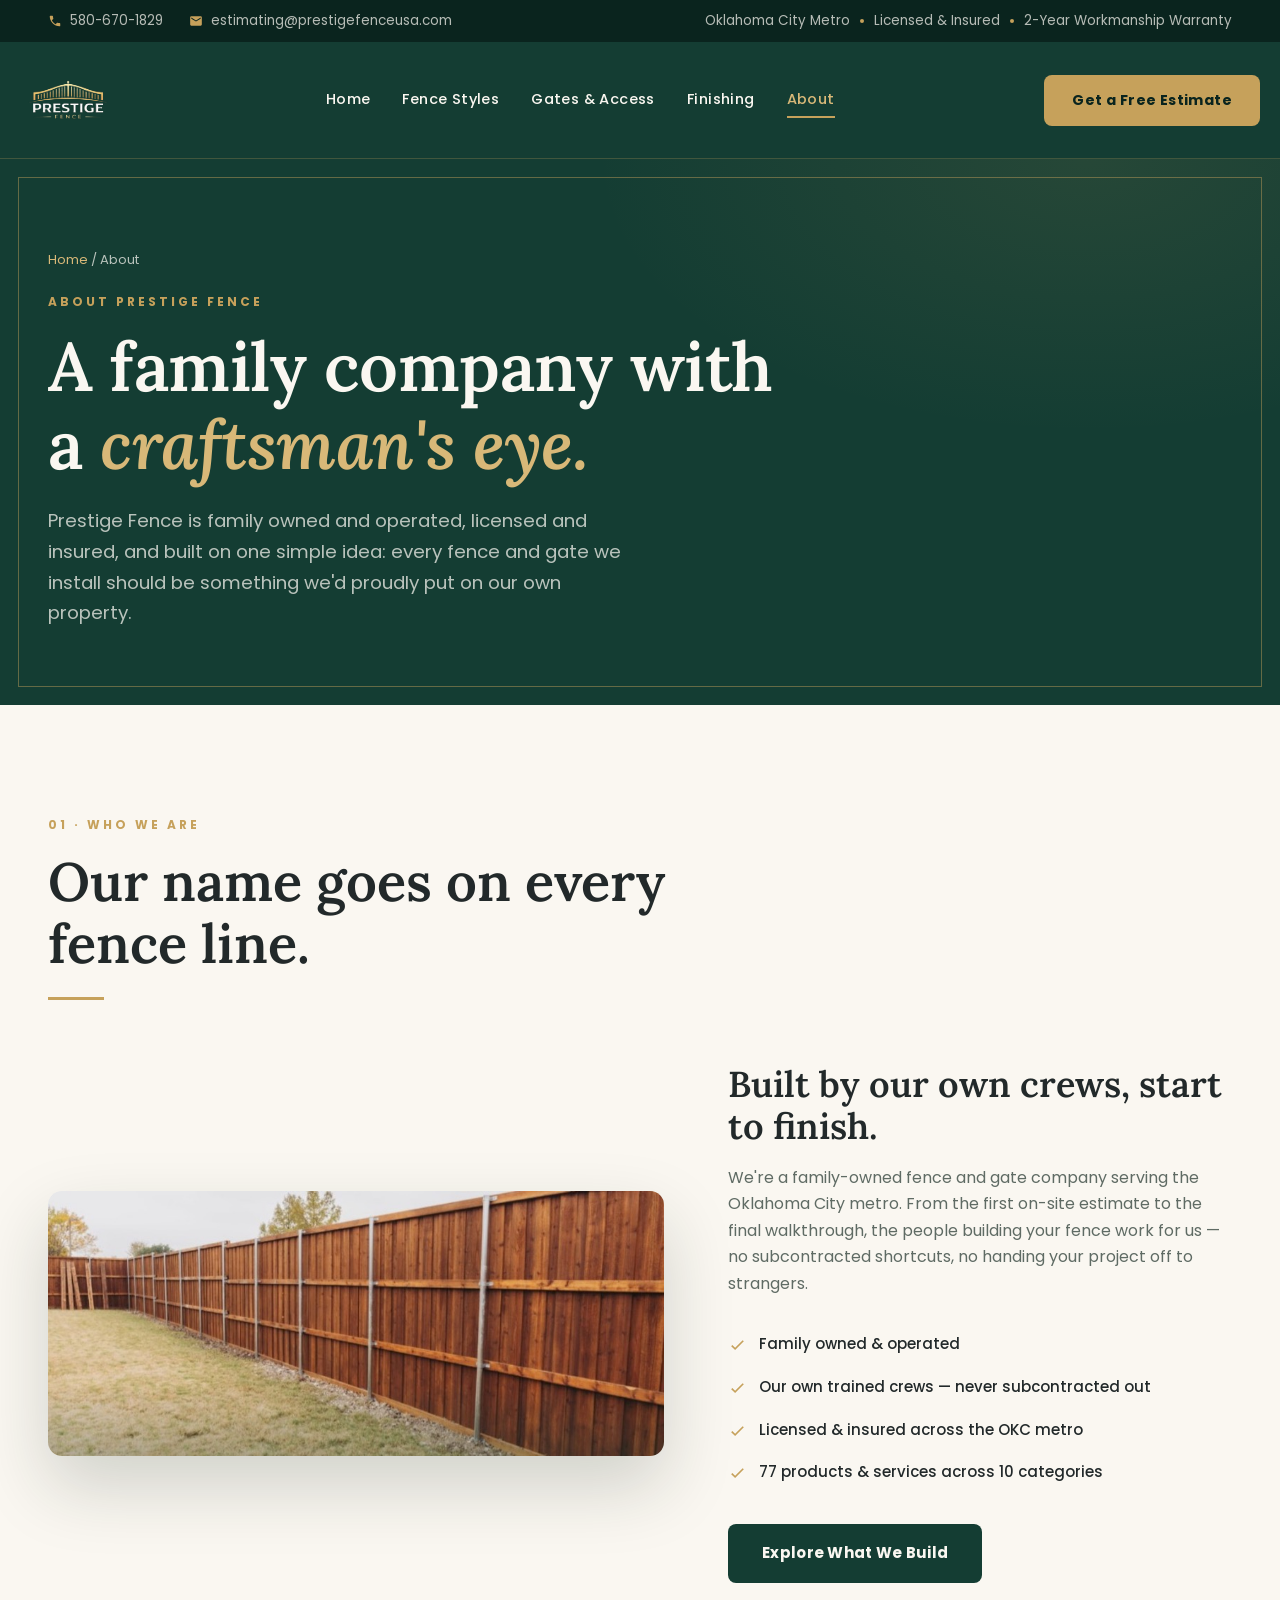
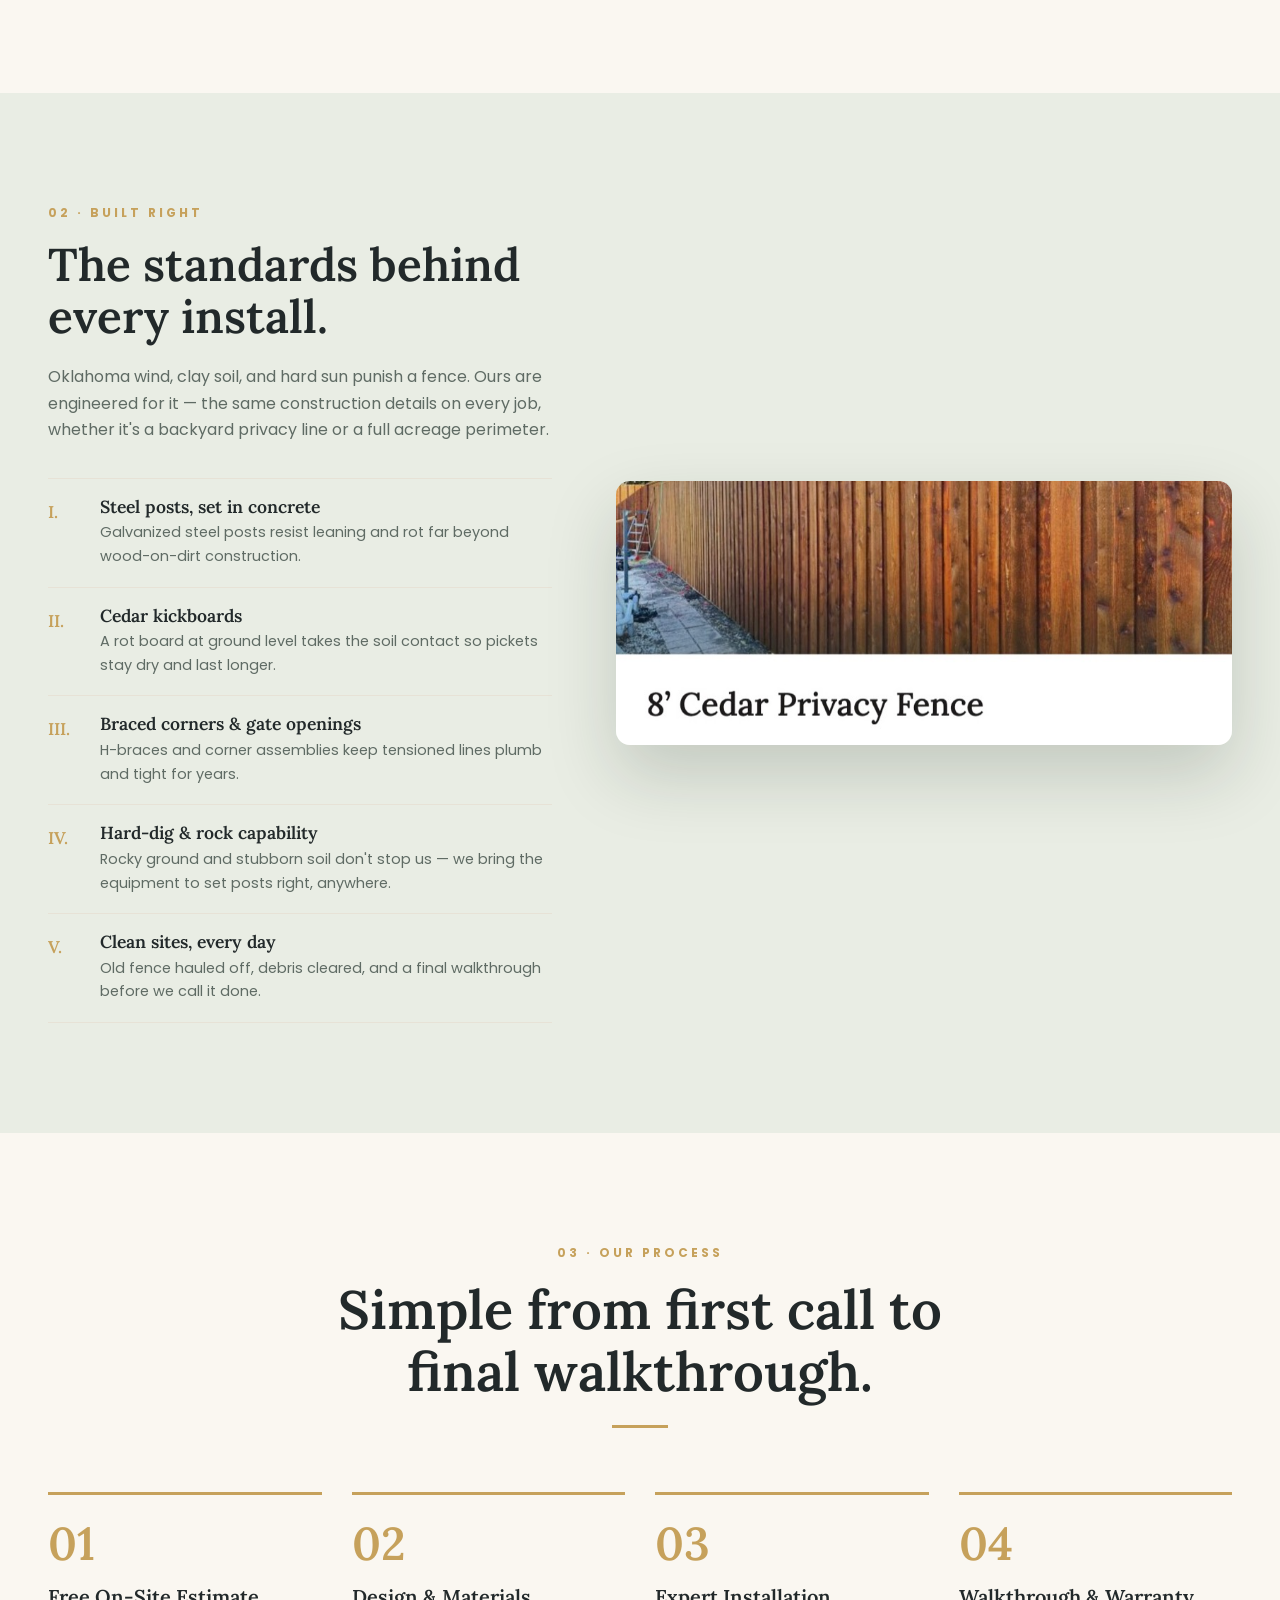
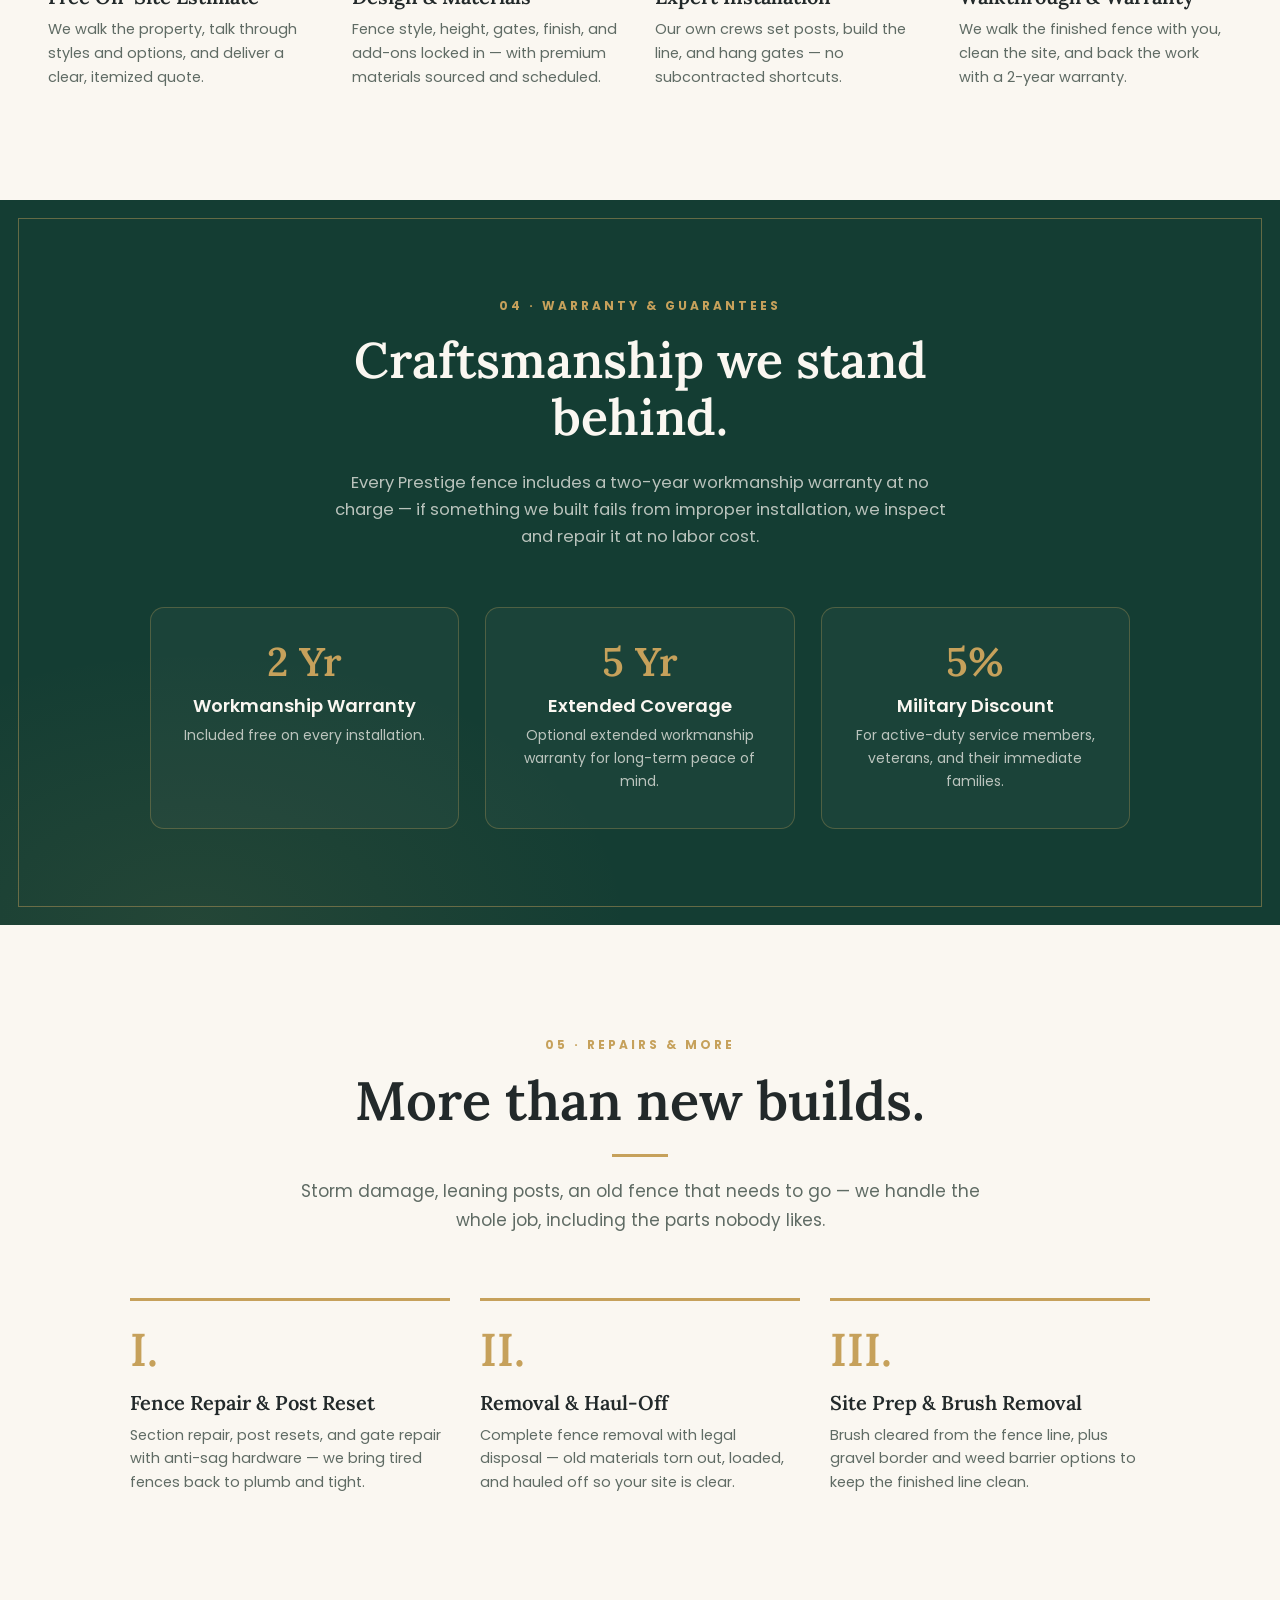
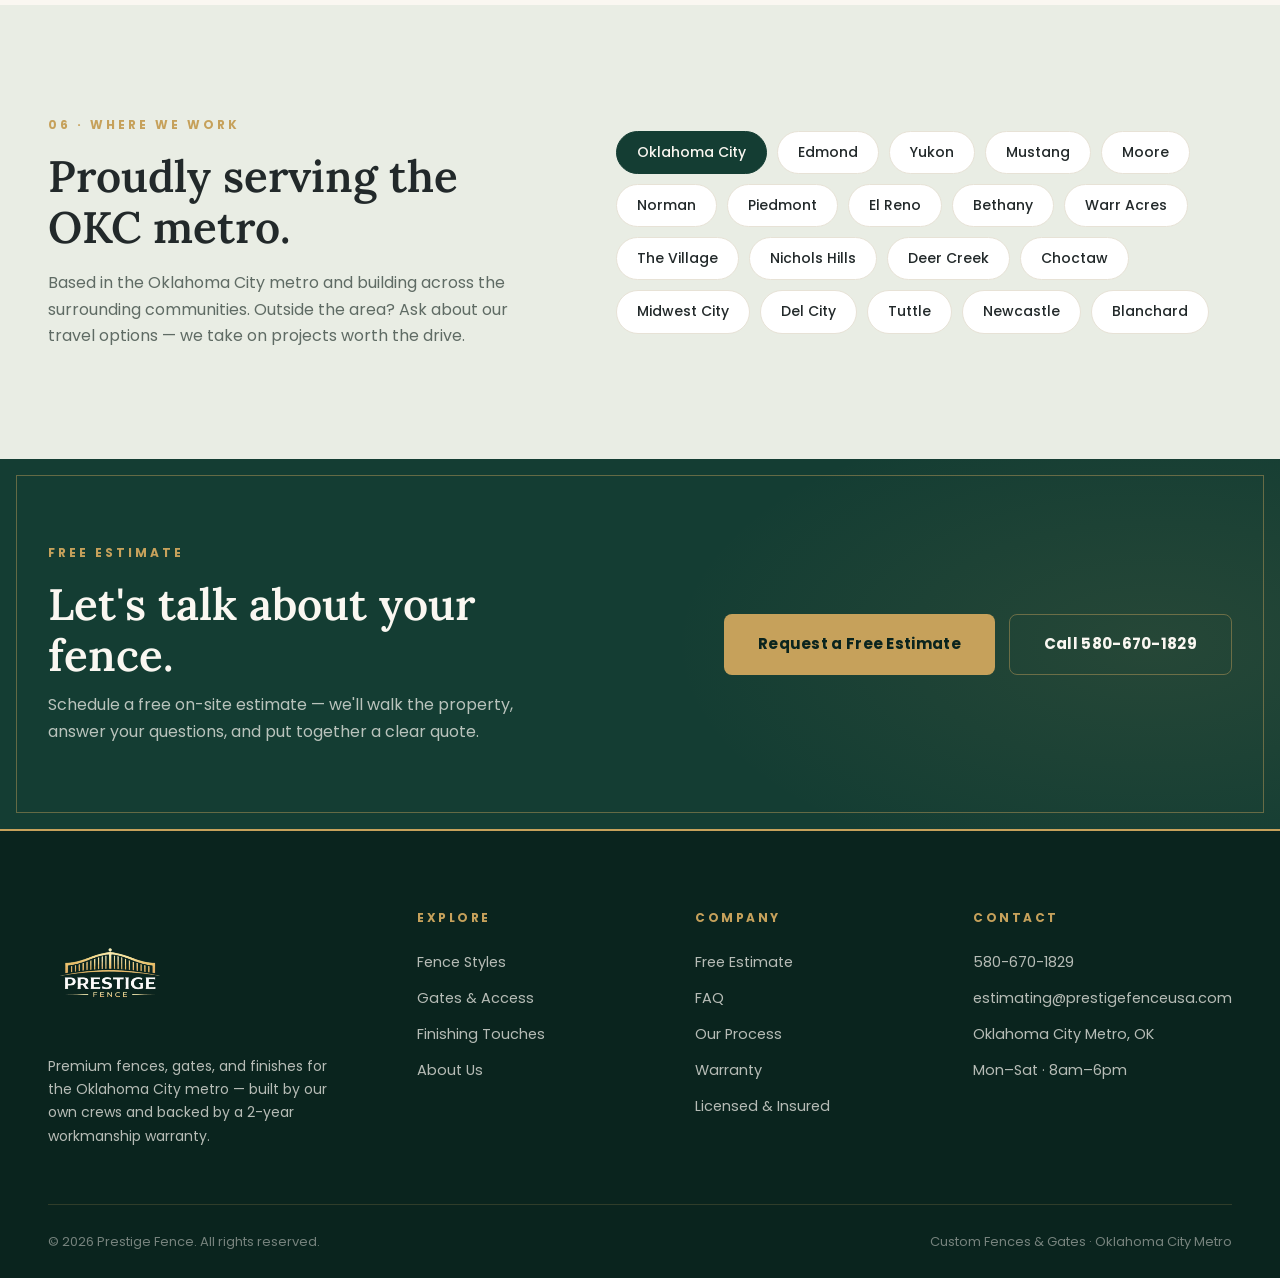
==== commit 6c9b5347: "Remove gallery page and all nav/footer links to it" ====
--- a/about.html
+++ b/about.html
@@ -46,7 +46,6 @@
       <a href="fence-styles.html">Fence Styles</a>
       <a href="gates-access.html">Gates &amp; Access</a>
       <a href="finishing.html">Finishing</a>
-      <a href="gallery.html">Gallery</a>
       <a href="about.html" class="active">About</a>
     </nav>
     <a href="contact.html" class="nav-cta">Get a Free Estimate</a>
@@ -60,7 +59,6 @@
   <a href="fence-styles.html">Fence Styles</a>
   <a href="gates-access.html">Gates &amp; Access</a>
   <a href="finishing.html">Finishing</a>
-  <a href="gallery.html">Gallery</a>
   <a href="about.html" class="active">About</a>
   <a href="contact.html" class="mm-cta">Get a Free Estimate</a>
   <a href="tel:+15806701829" class="mm-tel">580-670-1829</a>
@@ -260,7 +258,6 @@
         <a href="fence-styles.html">Fence Styles</a>
         <a href="gates-access.html">Gates &amp; Access</a>
         <a href="finishing.html">Finishing Touches</a>
-        <a href="gallery.html">Project Gallery</a>
         <a href="about.html">About Us</a>
       </div>
       <div class="fcol">
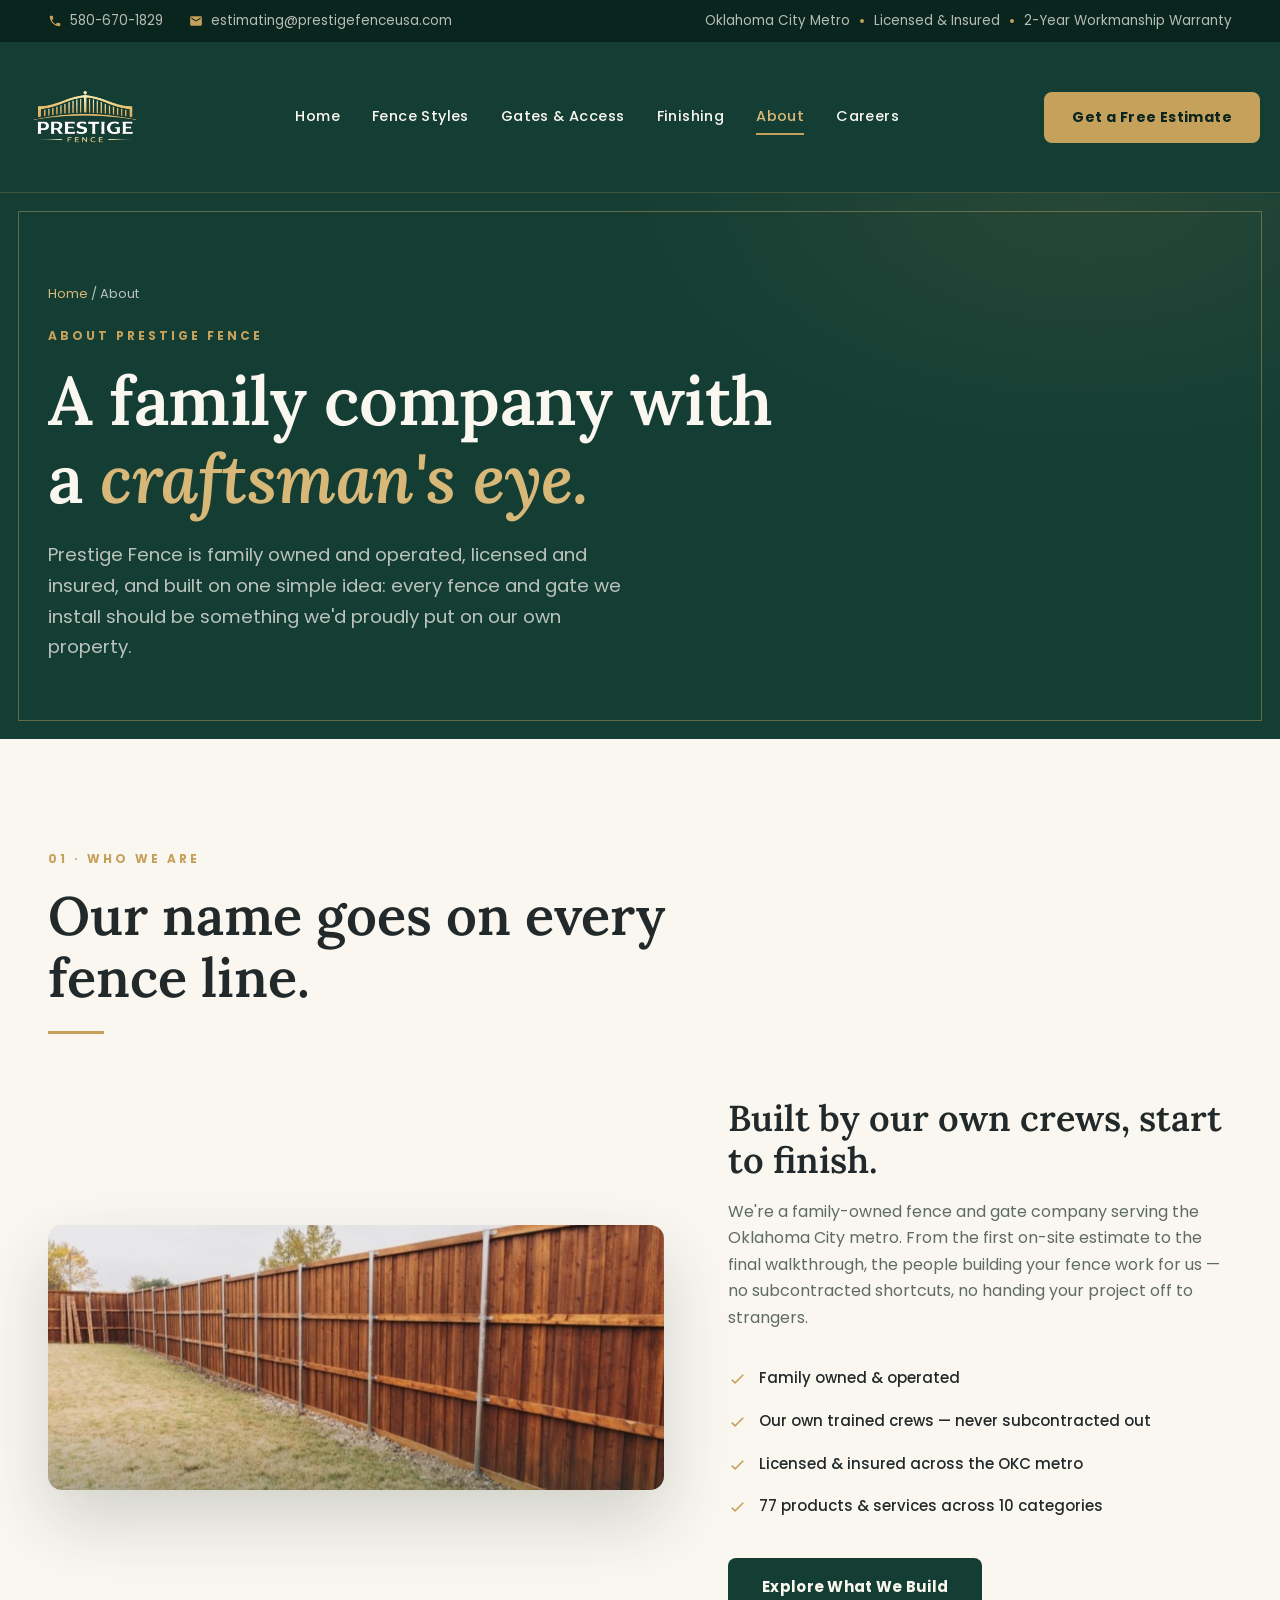
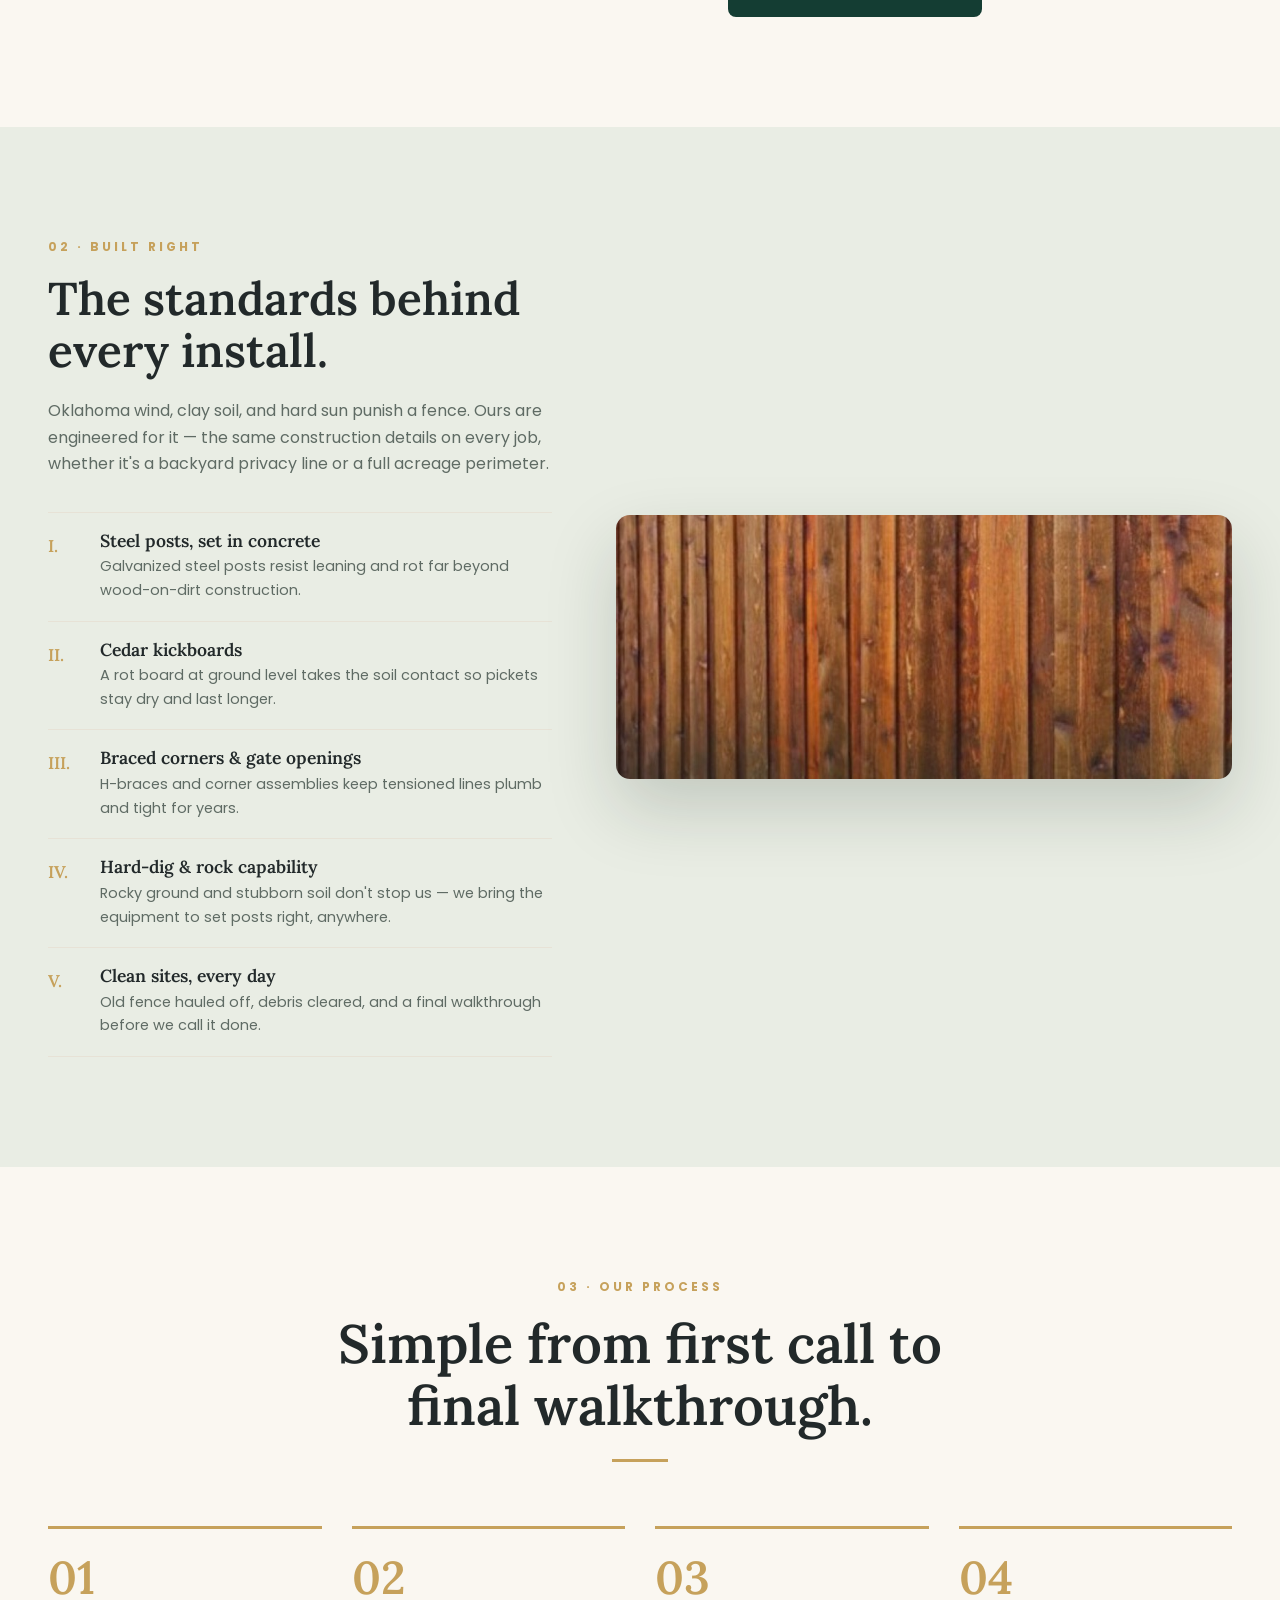
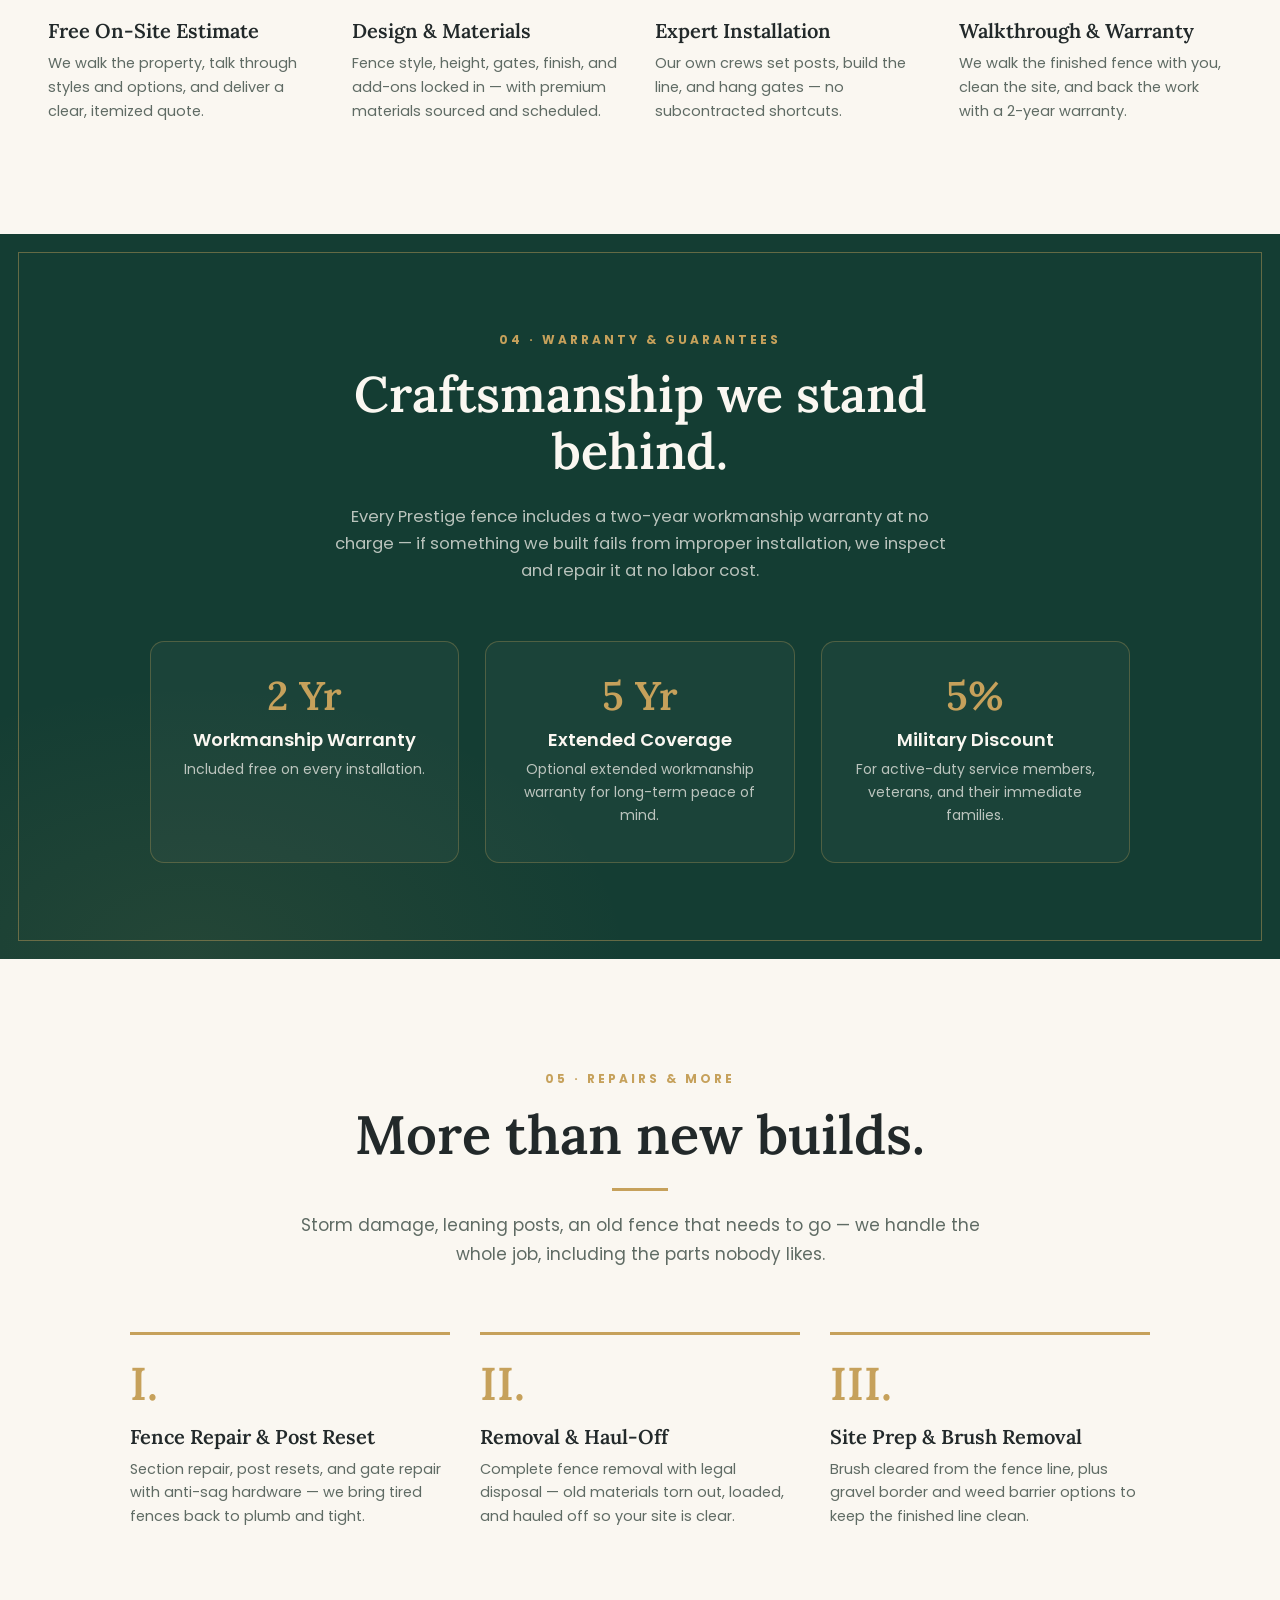
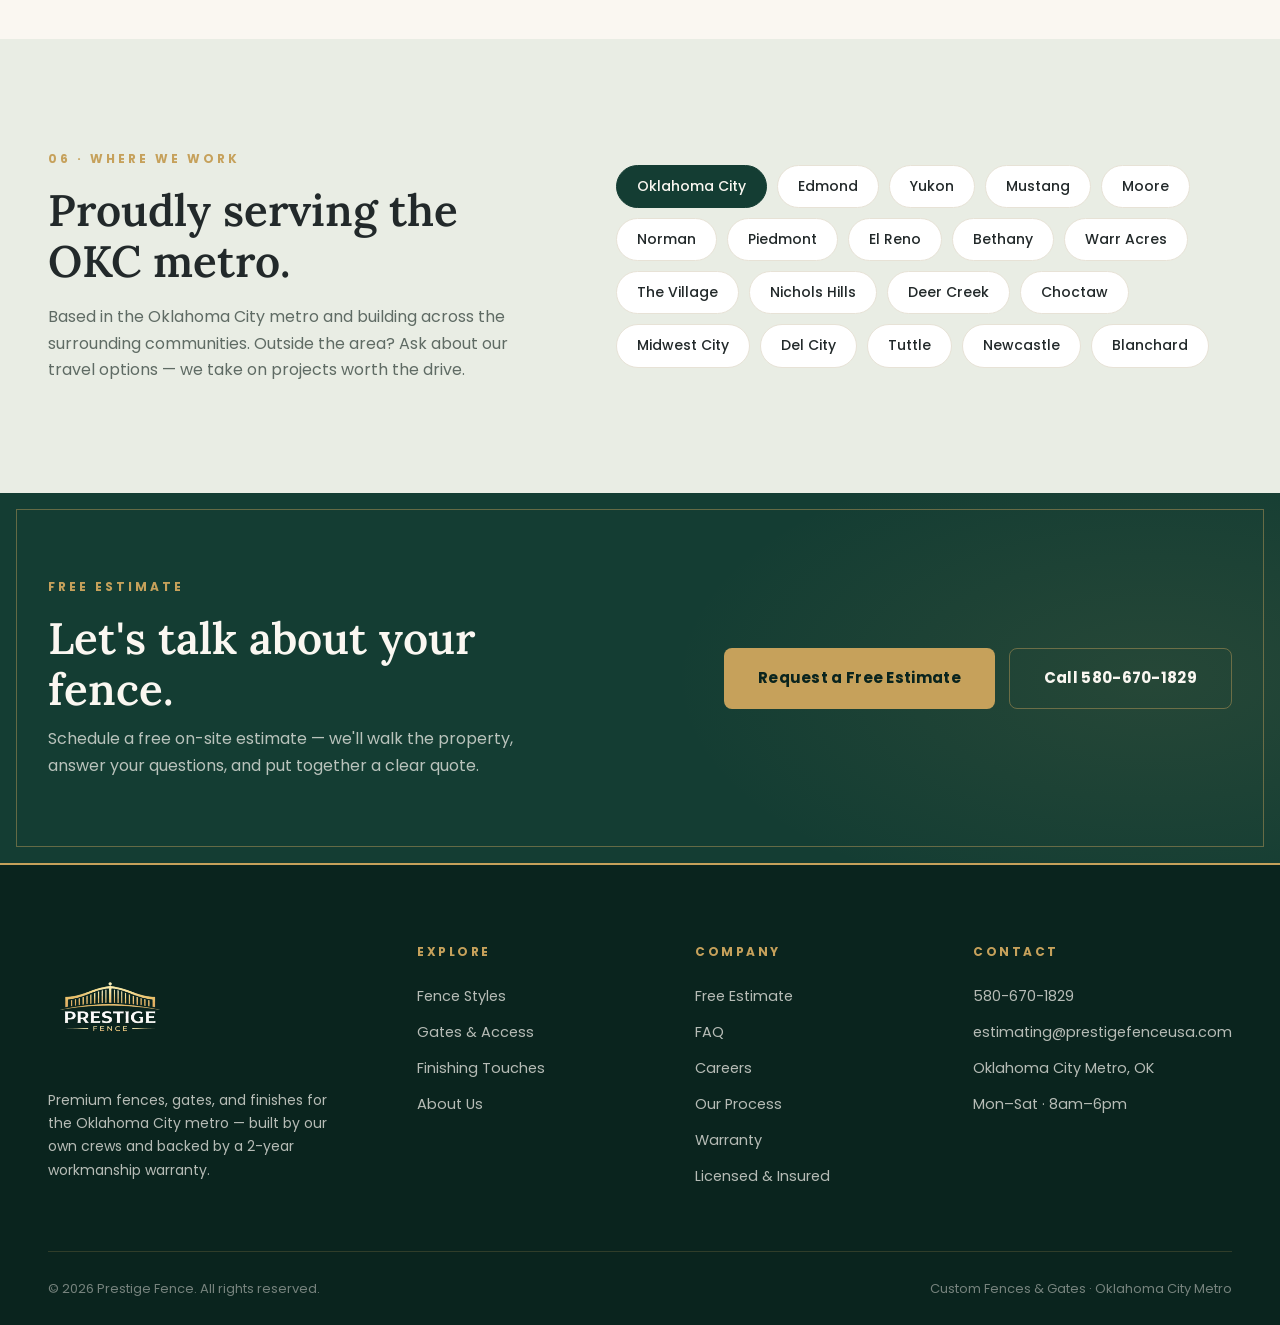
==== commit 18675f41: "Add careers page with three open positions - careers.html: hero, why-work-here, 3 job listings (Fenc" ====
--- a/about.html
+++ b/about.html
@@ -47,6 +47,7 @@
       <a href="gates-access.html">Gates &amp; Access</a>
       <a href="finishing.html">Finishing</a>
       <a href="about.html" class="active">About</a>
+      <a href="careers.html">Careers</a>
     </nav>
     <a href="contact.html" class="nav-cta">Get a Free Estimate</a>
     <button class="burger" id="menu-open" aria-label="Open menu"><span></span><span></span><span></span></button>
@@ -60,6 +61,7 @@
   <a href="gates-access.html">Gates &amp; Access</a>
   <a href="finishing.html">Finishing</a>
   <a href="about.html" class="active">About</a>
+  <a href="careers.html">Careers</a>
   <a href="contact.html" class="mm-cta">Get a Free Estimate</a>
   <a href="tel:+15806701829" class="mm-tel">580-670-1829</a>
 </div>
@@ -264,6 +266,7 @@
         <h3>Company</h3>
         <a href="contact.html">Free Estimate</a>
         <a href="contact.html#faq">FAQ</a>
+        <a href="careers.html">Careers</a>
         <a href="about.html#process">Our Process</a>
         <a href="about.html#warranty">Warranty</a>
         <span>Licensed &amp; Insured</span>
--- a/css/site.css
+++ b/css/site.css
@@ -89,9 +89,9 @@
   transition: box-shadow 0.25s;
 }
 header.site.scrolled { box-shadow: 0 12px 40px rgba(10,36,30,0.35); }
-.nav { display: flex; align-items: center; justify-content: space-between; min-height: 100px; gap: 28px; padding: 10px 0; }
+.nav { display: flex; align-items: center; justify-content: space-between; min-height: 130px; gap: 28px; padding: 10px 0; }
 .brand { display: flex; align-items: center; text-decoration: none; flex-shrink: 0; }
-.brand img { height: 96px; width: auto; }
+.brand img { height: 130px; width: auto; }
 .mainnav { display: flex; align-items: center; gap: 32px; }
 .mainnav a {
   color: var(--cream); text-decoration: none; font-weight: 500; font-size: 14.5px;
@@ -117,8 +117,8 @@
 @media (max-width: 1120px) {
   .mainnav, .nav-cta { display: none; }
   .burger { display: block; }
-  .brand img { height: 78px; }
-  .nav { min-height: 84px; }
+  .brand img { height: 110px; }
+  .nav { min-height: 118px; }
 }
 
 /* Mobile menu */
@@ -478,6 +478,43 @@
 .faq-a { max-height: 0; overflow: hidden; transition: max-height 0.3s ease; }
 .faq-a p { color: var(--muted); font-size: 15px; padding: 0 4px 26px; max-width: 700px; }
 
+/* ============ Job listings (careers) ============ */
+.jobs-list { display: grid; gap: 24px; max-width: 940px; margin: 0 auto; }
+.job {
+  background: var(--card); border: 1px solid var(--line); border-left: 3px solid var(--gold);
+  border-radius: 14px; padding: clamp(26px, 4vw, 38px);
+  box-shadow: 0 10px 30px rgba(20,40,30,0.06);
+}
+.job-head { display: flex; justify-content: space-between; align-items: flex-start; gap: 18px; flex-wrap: wrap; }
+.job-head h3 { font-size: clamp(22px, 3vw, 27px); }
+.job-chips { display: flex; gap: 8px; flex-wrap: wrap; }
+.job-chips span {
+  background: var(--sage); border-radius: 100px; padding: 6px 15px;
+  font-size: 11.5px; font-weight: 700; letter-spacing: 1.2px; text-transform: uppercase;
+  color: var(--pine); white-space: nowrap;
+}
+.job-chips span.gold { background: var(--gold-soft); border: 1px solid var(--gold-line); }
+.job-intro { color: var(--muted); margin-top: 16px; font-size: 15.5px; }
+.job-cols { display: grid; grid-template-columns: 1fr 1fr; gap: 20px 40px; margin-top: 28px; }
+.job-cols h4 {
+  font-family: var(--sans); font-size: 11.5px; font-weight: 700; letter-spacing: 2px;
+  text-transform: uppercase; color: var(--gold); margin-bottom: 12px;
+}
+.job-cols ul { list-style: none; }
+.job-cols li { display: flex; gap: 11px; padding: 6px 0; font-size: 14.5px; color: var(--ink); }
+.job-cols li svg { width: 17px; height: 17px; fill: var(--gold); flex-shrink: 0; margin-top: 4px; }
+.job-foot {
+  margin-top: 28px; padding-top: 22px; border-top: 1px solid var(--line);
+  display: flex; align-items: center; justify-content: space-between; gap: 16px; flex-wrap: wrap;
+}
+.job-foot .loc { color: var(--muted); font-size: 14px; display: flex; align-items: center; gap: 9px; }
+.job-foot .loc svg { width: 17px; height: 17px; fill: var(--gold); flex-shrink: 0; }
+.job-foot .btn { padding: 13px 26px; font-size: 14px; }
+@media (max-width: 620px) {
+  .job-cols { grid-template-columns: 1fr; }
+  .job-foot .btn { width: 100%; }
+}
+
 /* ============ Gallery ============ */
 .gallery-grid { display: grid; grid-template-columns: repeat(3, 1fr); gap: 22px; }
 .gitem {
